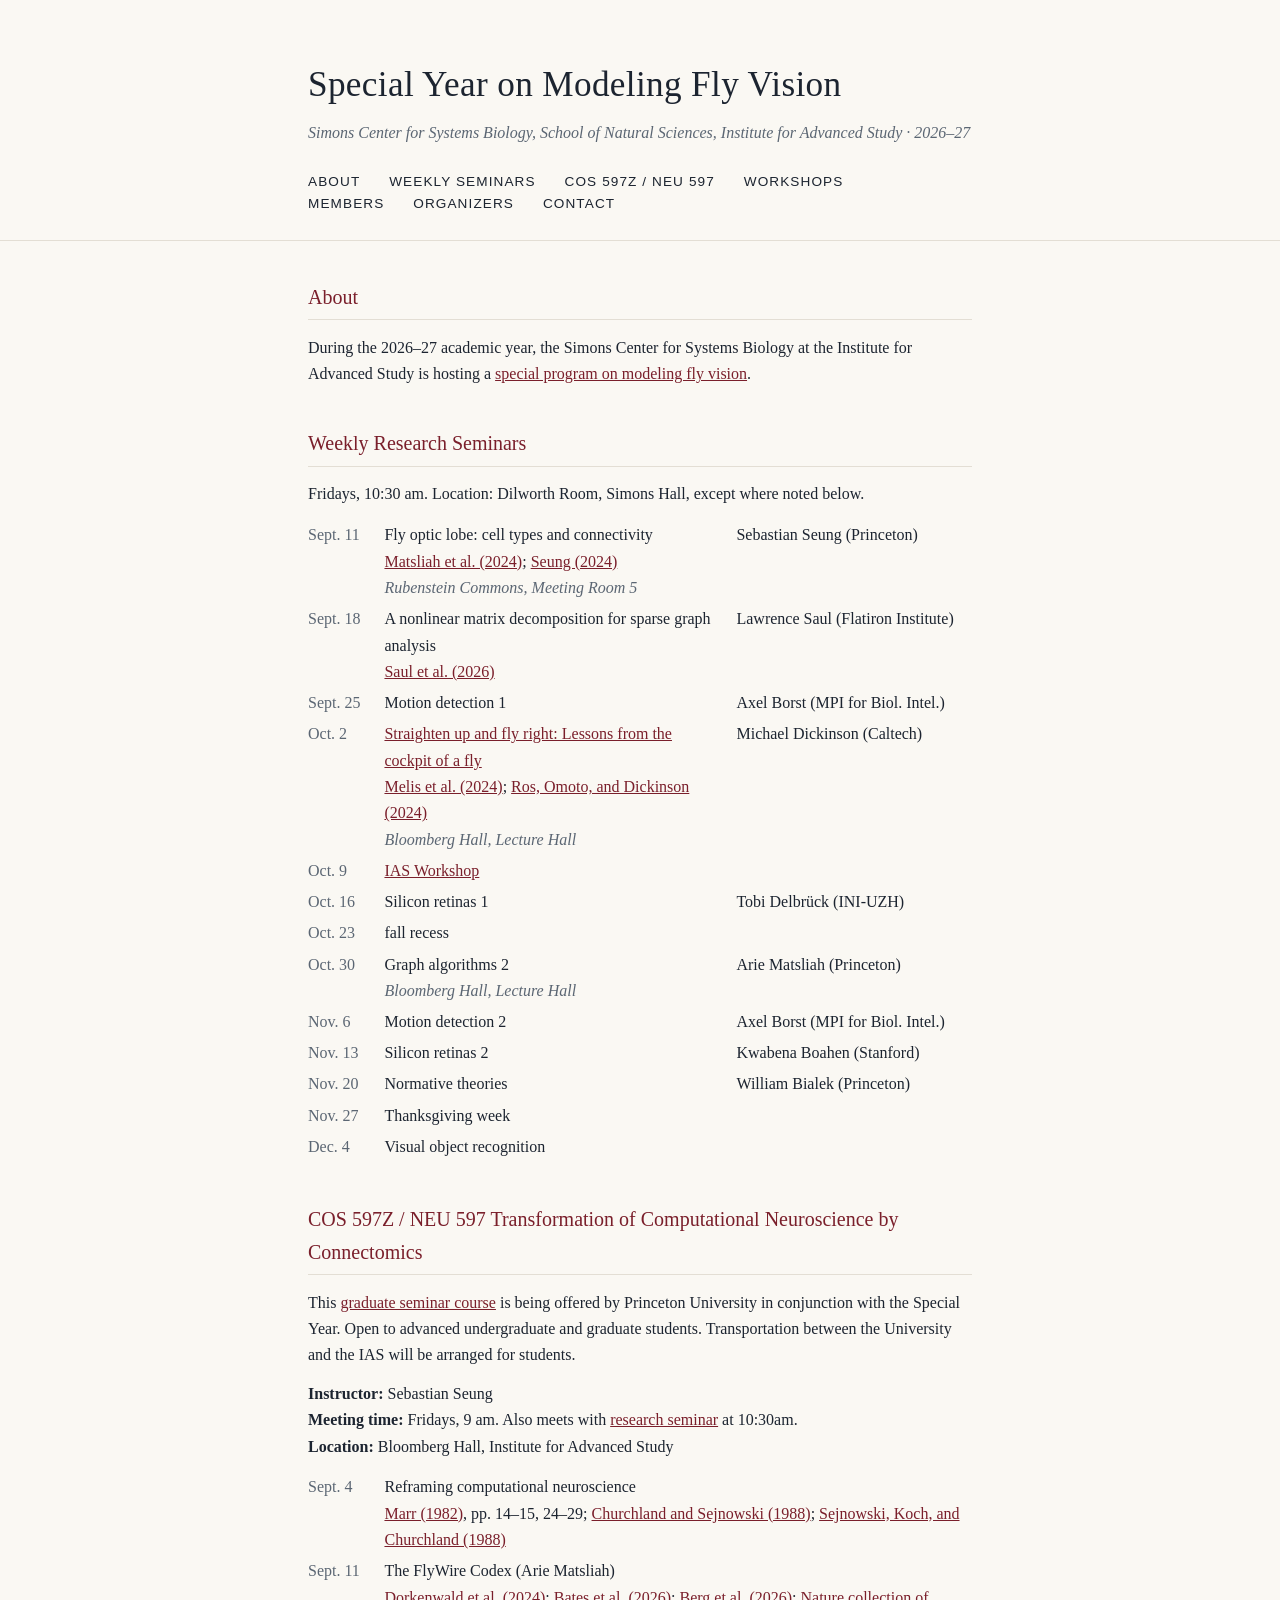
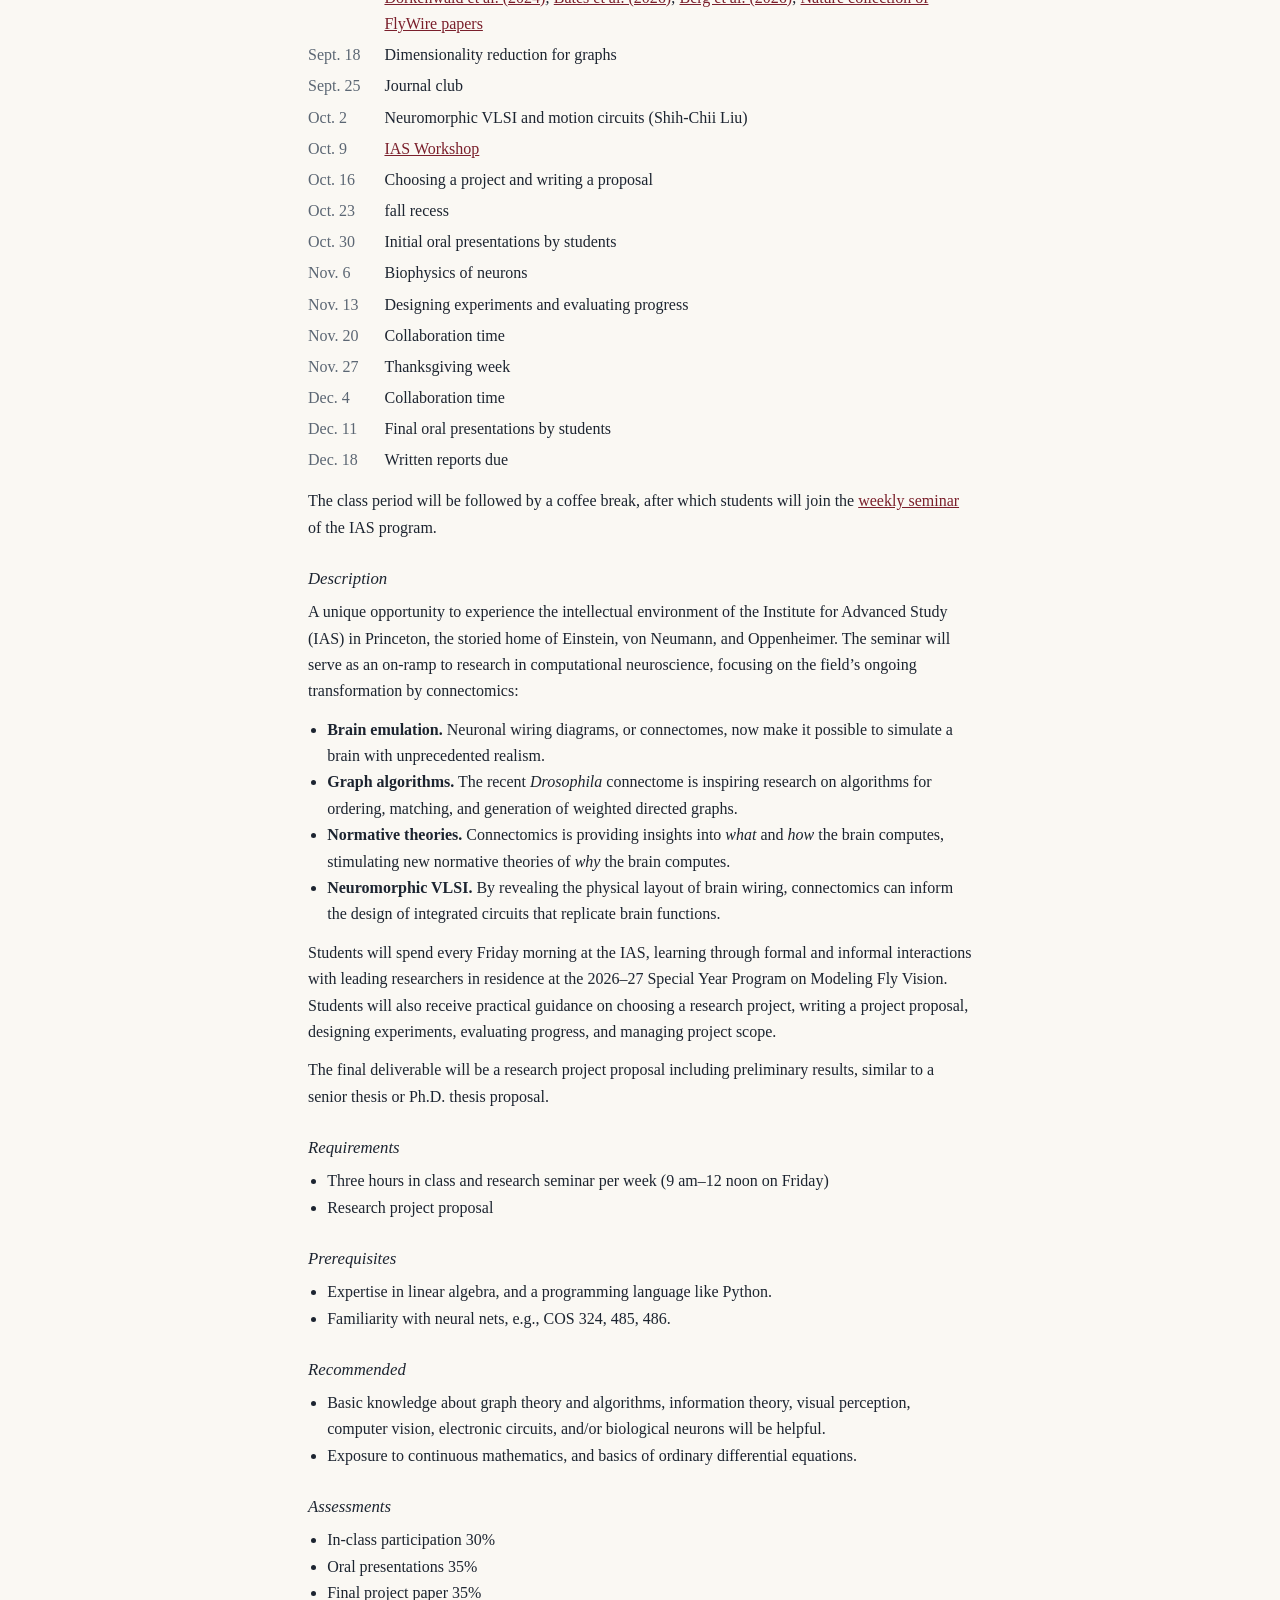
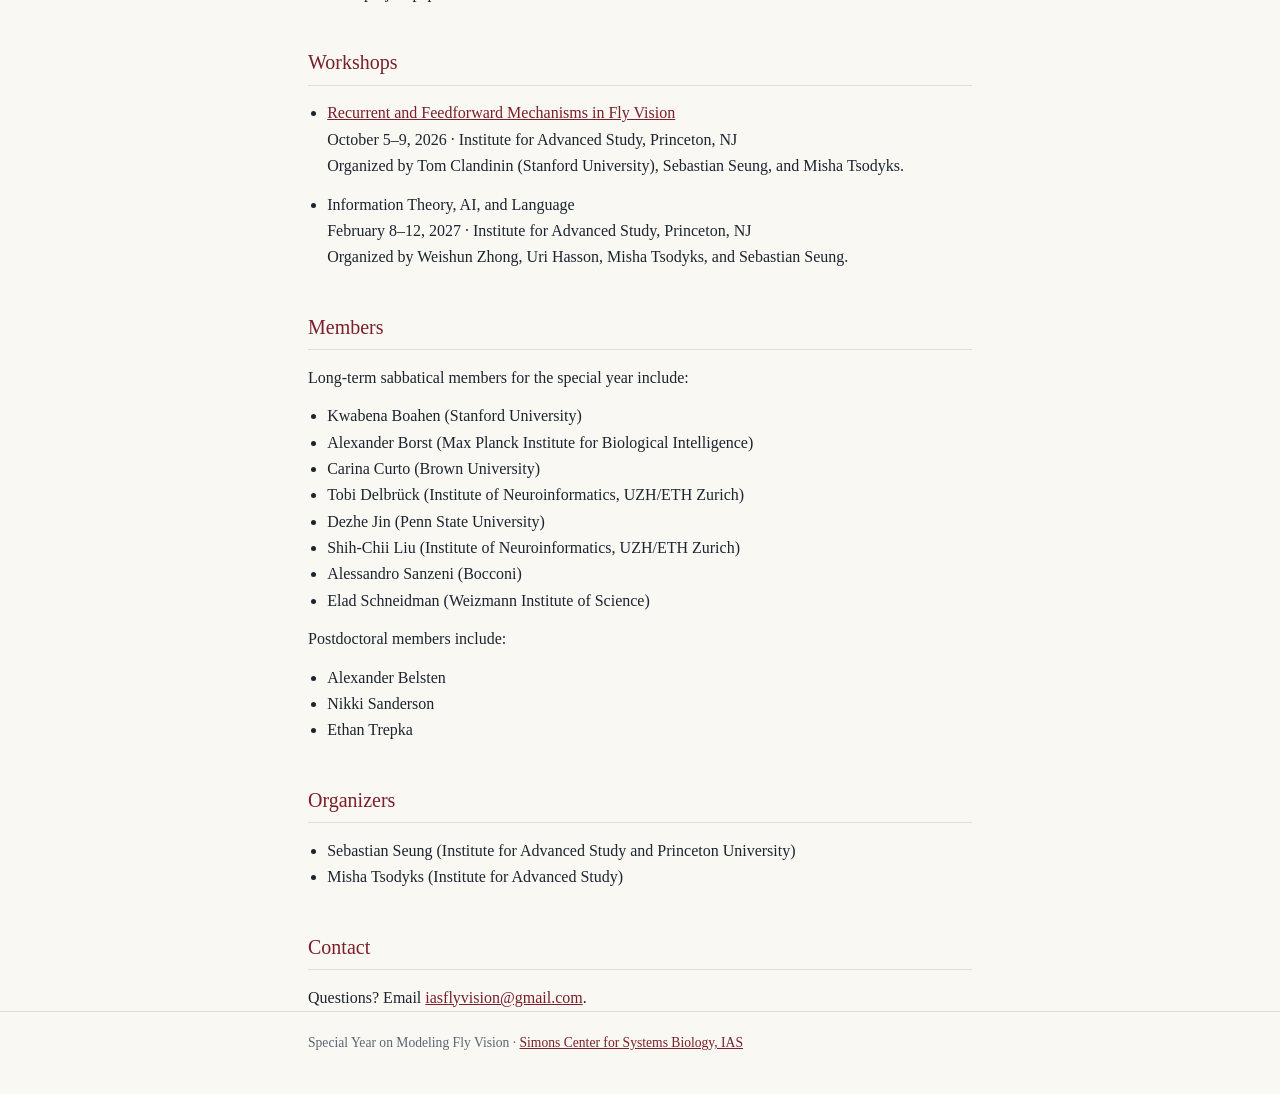
==== index.html @ 64c09a44 "Add per-date seminar rooms, retitle Sept. 11 seminar, widen topic column Claude-Session: https://cla" ====
<!DOCTYPE html>
<html lang="en">
<head>
  <meta charset="utf-8">
  <meta name="viewport" content="width=device-width, initial-scale=1">
  <title>Special Year on Modeling Fly Vision</title>
  <meta name="description" content="Special Year on Modeling Fly Vision at the Simons Center for Systems Biology, Institute for Advanced Study, 2026–27.">
  <meta name="robots" content="noindex, nofollow">
  <link rel="stylesheet" href="style.css">
  <script data-goatcounter="https://iasflyvision.goatcounter.com/count"
        async src="//gc.zgo.at/count.js"></script>
</head>
<body>
  <header>
    <div class="container">
      <h1>Special Year on Modeling Fly Vision</h1>
      <p class="tagline">Simons Center for Systems Biology, School of Natural Sciences,
        Institute for Advanced Study &middot; 2026&ndash;27</p>
      <nav>
        <a href="#about">About</a>
        <a href="#seminars">Weekly Seminars</a>
        <a href="#course">COS 597Z / NEU 597</a>
        <a href="#workshops">Workshops</a>
        <a href="#members">Members</a>
        <a href="#organizers">Organizers</a>
        <a href="#contact">Contact</a>
      </nav>
    </div>
  </header>

  <main class="container">
    <section id="about">
      <h2>About</h2>
      <p>
        During the 2026&ndash;27 academic year, the Simons Center for Systems
        Biology at the Institute for Advanced Study is hosting a
        <a href="https://www.ias.edu/sns/csb#special-year">special program
        on modeling fly vision</a>.
      </p>
    </section>

    <section id="seminars">
      <h2>Weekly Research Seminars</h2>
      <p>
        Fridays, 10:30 am. Location: Dilworth Room, Simons Hall, except where
        noted below.
      </p>
      <table class="schedule">
        <tr><td>Sept. 11</td><td>Fly optic lobe: cell types and connectivity<br>
          <a href="https://doi.org/10.1038/s41586-024-07981-1">Matsliah et
          al. (2024)</a>;
          <a href="https://doi.org/10.1038/s41586-024-07953-5">Seung
          (2024)</a><br>
          <span class="venue">Rubenstein Commons, Meeting Room 5</span></td>
          <td>Sebastian Seung (Princeton)</td></tr>
        <tr><td>Sept. 18</td><td>A nonlinear matrix decomposition for sparse
          graph analysis<br>
          <a href="https://arxiv.org/pdf/2608.21607">Saul et al. (2026)</a></td>
          <td>Lawrence Saul (Flatiron Institute)</td></tr>
        <tr><td>Sept. 25</td><td>Motion detection 1</td>
          <td>Axel Borst (MPI for Biol. Intel.)</td></tr>
        <tr><td>Oct. 2</td><td><a href="abstracts/dickinson.html">Straighten
          up and fly right: Lessons from the cockpit of a fly</a><br>
          <a href="assets/Melis,%20et%20al.,%20Nature%202024.pdf">Melis et
          al. (2024)</a>;
          <a href="assets/Ros,Omoto,%20and%20Dickinson.%202024.pdf">Ros,
          Omoto, and Dickinson (2024)</a><br>
          <span class="venue">Bloomberg Hall, Lecture Hall</span></td>
          <td>Michael Dickinson (Caltech)</td></tr>
        <tr><td>Oct. 9</td><td><a href="#workshops">IAS Workshop</a></td><td></td></tr>
        <tr><td>Oct. 16</td><td>Silicon retinas 1</td>
          <td>Tobi Delbr&uuml;ck (INI-UZH)</td></tr>
        <tr><td>Oct. 23</td><td>fall recess</td><td></td></tr>
        <tr><td>Oct. 30</td><td>Graph algorithms 2<br>
          <span class="venue">Bloomberg Hall, Lecture Hall</span></td>
          <td>Arie Matsliah (Princeton)</td></tr>
        <tr><td>Nov. 6</td><td>Motion detection 2</td>
          <td>Axel Borst (MPI for Biol. Intel.)</td></tr>
        <tr><td>Nov. 13</td><td>Silicon retinas 2</td>
          <td>Kwabena Boahen (Stanford)</td></tr>
        <tr><td>Nov. 20</td><td>Normative theories</td>
          <td>William Bialek (Princeton)</td></tr>
        <tr><td>Nov. 27</td><td>Thanksgiving week</td><td></td></tr>
        <tr><td>Dec. 4</td><td>Visual object recognition</td><td></td></tr>
      </table>
    </section>

    <section id="course">
      <h2>COS 597Z / NEU 597 Transformation of Computational Neuroscience by Connectomics</h2>
      <p>
        This <a href="https://registrar.princeton.edu/course-offerings/course-details?term=1272&amp;courseid=018417">graduate seminar course</a>
        is being offered by Princeton University in conjunction with the
        Special Year. Open to advanced undergraduate and graduate students.
        Transportation between the University and the IAS will be arranged
        for students.
      </p>

      <ul class="course-facts">
        <li><strong>Instructor:</strong> Sebastian Seung</li>
        <li><strong>Meeting time:</strong> Fridays, 9 am. Also meets with
          <a href="#seminars">research seminar</a> at 10:30am.</li>
        <li><strong>Location:</strong> Bloomberg Hall, Institute for Advanced Study
        </li>
      </ul>

      <table class="schedule">
        <tr><td>Sept. 4</td><td>Reframing computational neuroscience<br>
          <a href="assets/Marr%20Vision%20Chapter%201.pdf">Marr (1982)</a>,
          pp. 14&ndash;15, 24&ndash;29;
          <a href="assets/Churchland%20Sejnowski%20perspectives%20cognitive%20neuroscience%2088.pdf">Churchland
          and Sejnowski (1988)</a>;
          <a href="assets/Sejnowski%20Koch%20Churchland%20computational%20neuroscience%2088.pdf">Sejnowski,
          Koch, and Churchland (1988)</a></td></tr>
        <tr><td>Sept. 11</td><td>The FlyWire Codex (Arie Matsliah)<br>
          <a href="https://doi.org/10.1038/s41586-024-07558-y">Dorkenwald et
          al. (2024)</a>;
          <a href="https://doi.org/10.1038/s41586-026-10735-w">Bates et
          al. (2026)</a>;
          <a href="https://doi.org/10.1016/j.cell.2026.08.015">Berg et
          al. (2026)</a>;
          <a href="https://www.nature.com/collections/hgcfafejia">Nature
          collection of FlyWire papers</a></td></tr>
        <tr><td>Sept. 18</td><td>Dimensionality reduction for graphs</td></tr>
        <tr><td>Sept. 25</td><td>Journal club</td></tr>
        <tr><td>Oct. 2</td><td>Neuromorphic VLSI and motion circuits (Shih-Chii Liu)</td></tr>
        <tr><td>Oct. 9</td><td><a href="#workshops">IAS Workshop</a></td></tr>
        <tr><td>Oct. 16</td><td>Choosing a project and writing a proposal</td></tr>
        <tr><td>Oct. 23</td><td>fall recess</td></tr>
        <tr><td>Oct. 30</td><td>Initial oral presentations by students</td></tr>
        <tr><td>Nov. 6</td><td>Biophysics of neurons</td></tr>
        <tr><td>Nov. 13</td><td>Designing experiments and evaluating progress</td></tr>
        <tr><td>Nov. 20</td><td>Collaboration time</td></tr>
        <tr><td>Nov. 27</td><td>Thanksgiving week</td></tr>
        <tr><td>Dec. 4</td><td>Collaboration time</td></tr>
        <tr><td>Dec. 11</td><td>Final oral presentations by students</td></tr>
        <tr><td>Dec. 18</td><td>Written reports due</td></tr>
      </table>

      <p>
        The class period will be followed by a coffee break, after which
        students will join the
        <a href="#seminars">weekly seminar</a> of the IAS program.
      </p>

      <h3>Description</h3>
      <p>
        A unique opportunity to experience the intellectual environment of the
        Institute for Advanced Study (IAS) in Princeton, the storied home of
        Einstein, von Neumann, and Oppenheimer. The seminar will serve as an
        on-ramp to research in computational neuroscience, focusing on the
        field&rsquo;s ongoing transformation by connectomics:
      </p>
      <ul>
        <li><strong>Brain emulation.</strong> Neuronal wiring diagrams, or
          connectomes, now make it possible to simulate a brain with
          unprecedented realism.</li>
        <li><strong>Graph algorithms.</strong> The recent <em>Drosophila</em>
          connectome is inspiring research on algorithms for ordering, matching,
          and generation of weighted directed graphs.</li>
        <li><strong>Normative theories.</strong> Connectomics is providing
          insights into <em>what</em> and <em>how</em> the brain computes,
          stimulating new normative theories of <em>why</em> the brain
          computes.</li>
        <li><strong>Neuromorphic VLSI.</strong> By revealing the physical layout
          of brain wiring, connectomics can inform the design of integrated
          circuits that replicate brain functions.</li>
      </ul>
      <p>
        Students will spend every Friday morning at the IAS, learning through
        formal and informal interactions with leading researchers in residence
        at the 2026&ndash;27 Special Year Program on Modeling Fly Vision. 
        Students will also receive practical guidance on choosing a
        research project, writing a project proposal, designing experiments,
        evaluating progress, and managing project scope.
      </p>
      <p>
        The final deliverable will be a research project proposal including
        preliminary results, similar to a senior thesis or Ph.D. thesis
        proposal.
      </p>

      <h3>Requirements</h3>
      <ul>
        <li>Three hours in class and research seminar per week
          (9 am&ndash;12 noon on Friday)</li>
        <li>Research project proposal</li>
      </ul>

      <h3>Prerequisites</h3>
      <ul>
        <li>Expertise in linear algebra, and a programming language like Python.</li>
        <li>Familiarity with neural nets, e.g., COS 324, 485, 486.</li>
      </ul>

      <h3>Recommended</h3>
      <ul>
        <li>Basic knowledge about graph theory and algorithms, information
          theory, visual perception, computer vision, electronic circuits,
          and/or biological neurons will be helpful.</li>
        <li>Exposure to continuous mathematics, and basics of ordinary
          differential equations.</li>
      </ul>

      <h3>Assessments</h3>
      <ul>
        <li>In-class participation 30%</li>
        <li>Oral presentations 35%</li>
        <li>Final project paper 35%</li>
      </ul>
    </section>

    <section id="workshops">
      <h2>Workshops</h2>
      <ul>
        <li>
          <a href="https://www.ias.edu/sns/workshop-recurrent-and-feedforward-mechanisms-fly-vision">
            Recurrent and Feedforward Mechanisms in Fly Vision</a><br>
          October 5&ndash;9, 2026 &middot; Institute for Advanced Study, Princeton, NJ<br>
          Organized by Tom Clandinin (Stanford University), Sebastian Seung, and
          Misha Tsodyks.
        </li>
        <li>
          Information Theory, AI, and Language<br>
          February 8&ndash;12, 2027 &middot; Institute for Advanced Study, Princeton, NJ<br>
          Organized by Weishun Zhong, Uri Hasson, Misha Tsodyks, and Sebastian
          Seung.
        </li>
      </ul>
    </section>

    <section id="members">
      <h2>Members</h2>
      <p>Long-term sabbatical members for the special year include:</p>
      <ul>
        <li>Kwabena Boahen (Stanford University)</li>
        <li>Alexander Borst (Max Planck Institute for Biological Intelligence)</li>
        <li>Carina Curto (Brown University)</li>
        <li>Tobi Delbr&uuml;ck (Institute of Neuroinformatics, UZH/ETH Zurich)</li>
        <li>Dezhe Jin (Penn State University)</li>
        <li>Shih-Chii Liu (Institute of Neuroinformatics, UZH/ETH Zurich)</li>
        <li>Alessandro Sanzeni (Bocconi)</li>
        <li>Elad Schneidman (Weizmann Institute of Science)</li>
      </ul>
      <p>Postdoctoral members include:</p>
      <ul>
        <li>Alexander Belsten</li>
        <li>Nikki Sanderson</li>
        <li>Ethan Trepka</li>
      </ul>
    </section>

    <section id="organizers">
      <h2>Organizers</h2>
      <ul>
        <li>Sebastian Seung (Institute for Advanced Study and Princeton University)</li>
        <li>Misha Tsodyks (Institute for Advanced Study)</li>
      </ul>
    </section>

    <section id="contact">
      <h2>Contact</h2>
      <p>
        Questions? Email <a href="mailto:iasflyvision@gmail.com">iasflyvision@gmail.com</a>.
      </p>
    </section>
  </main>

  <footer>
    <div class="container">
      <p>Special Year on Modeling Fly Vision &middot;
        <a href="https://www.ias.edu/sns/csb#special-year">Simons Center for Systems Biology, IAS</a></p>
    </div>
  </footer>
</body>
</html>
---- style.css ----
:root {
  --ink: #1c2430;
  --muted: #5b6673;
  --accent: #7a1f2b;
  --rule: #e3ded4;
  --paper: #faf8f3;
}

* { box-sizing: border-box; margin: 0; padding: 0; }

body {
  font-family: Georgia, "Times New Roman", serif;
  color: var(--ink);
  background: var(--paper);
  line-height: 1.65;
}

.container {
  max-width: 44rem;
  margin: 0 auto;
  padding: 0 1.25rem;
}

header {
  border-bottom: 1px solid var(--rule);
  padding: 3.5rem 0 1.5rem;
}

h1 {
  font-size: 2.2rem;
  font-weight: normal;
  letter-spacing: 0.01em;
}

.tagline {
  color: var(--muted);
  margin-top: 0.4rem;
  font-style: italic;
}

nav {
  margin-top: 1.5rem;
  font-family: Helvetica, Arial, sans-serif;
  font-size: 0.85rem;
  text-transform: uppercase;
  letter-spacing: 0.08em;
}

nav a {
  color: var(--ink);
  text-decoration: none;
  margin-right: 1.5rem;
}

nav a:hover { color: var(--accent); }

main { padding: 1rem 1.25rem 3rem; }

section { margin-top: 2.5rem; }

h2 {
  font-size: 1.25rem;
  font-weight: normal;
  color: var(--accent);
  border-bottom: 1px solid var(--rule);
  padding-bottom: 0.35rem;
  margin-bottom: 0.9rem;
}

h3 {
  font-size: 1.05rem;
  font-weight: normal;
  font-style: italic;
  margin-top: 1.5rem;
  margin-bottom: 0.4rem;
}

a { color: var(--accent); }

ul { padding-left: 1.2rem; }

section p + p,
section p + ul,
section ul + p,
section p + table,
section ul + table,
section table + p { margin-top: 0.75rem; }

.course-title {
  font-style: italic;
  margin-bottom: 0.75rem;
}

.course-facts { list-style: none; padding-left: 0; }

.schedule { border-collapse: collapse; }

.schedule td {
  padding: 0.15rem 0;
  vertical-align: top;
}

.schedule td:not(:last-child) { padding-right: 1.5rem; }

#seminars .schedule td:nth-child(2) { width: 22rem; }

.venue {
  color: var(--muted);
  font-style: italic;
}

.schedule td:first-child {
  white-space: nowrap;
  color: var(--muted);
}

#workshops li + li { margin-top: 0.75rem; }

footer {
  border-top: 1px solid var(--rule);
  padding: 1.25rem 0 2.5rem;
  color: var(--muted);
  font-size: 0.85rem;
}
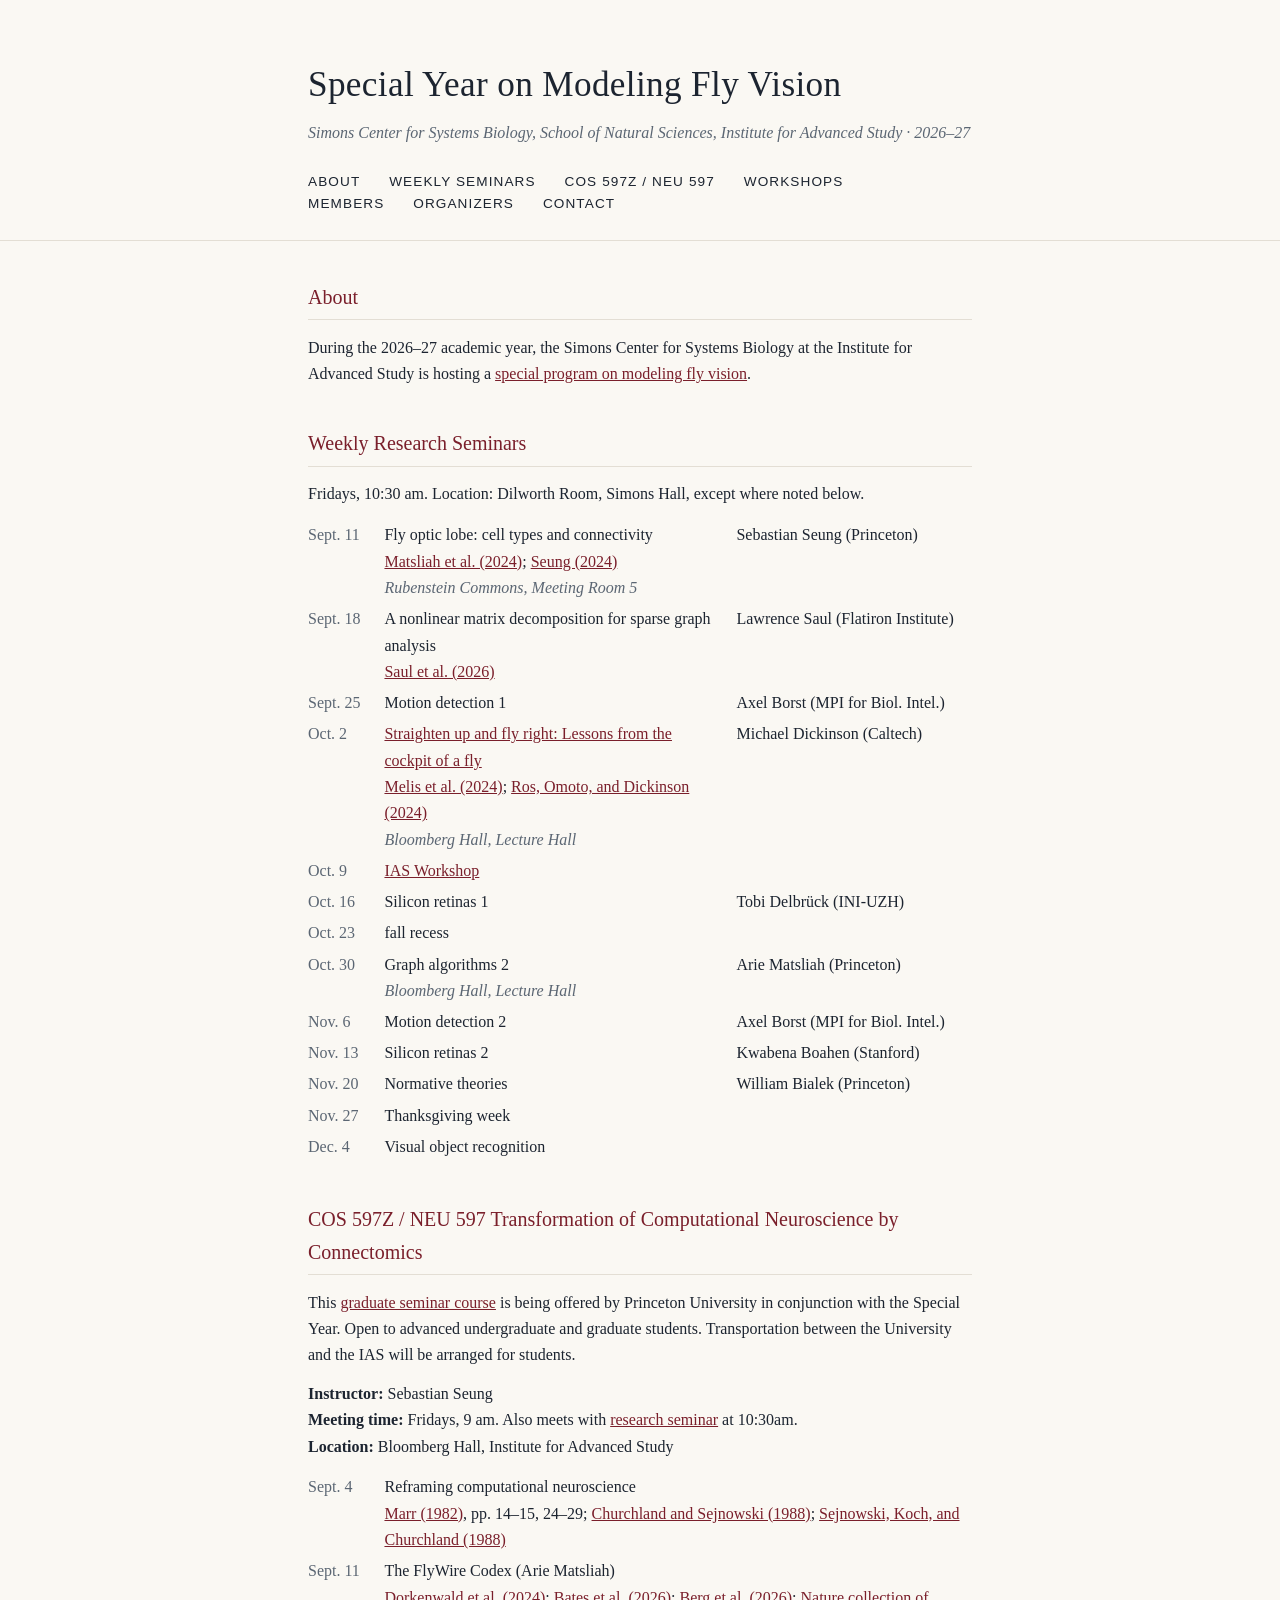
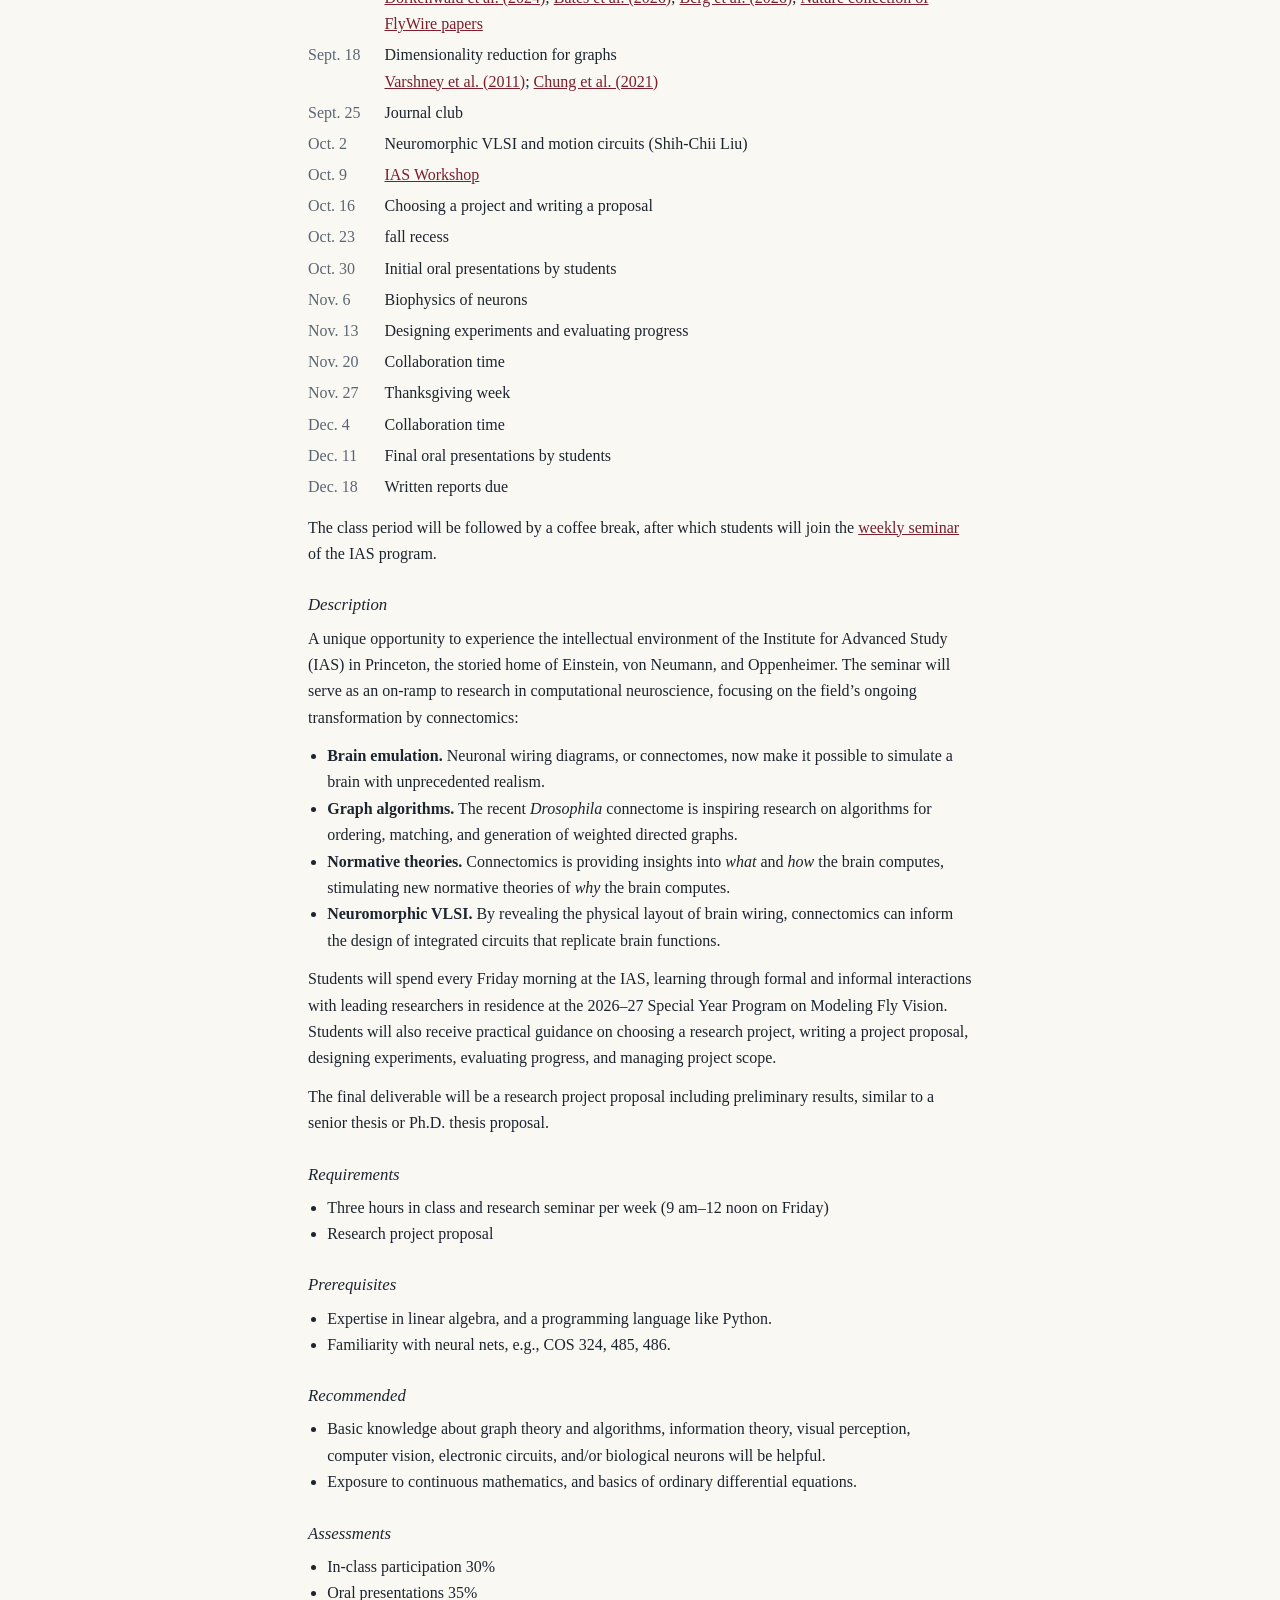
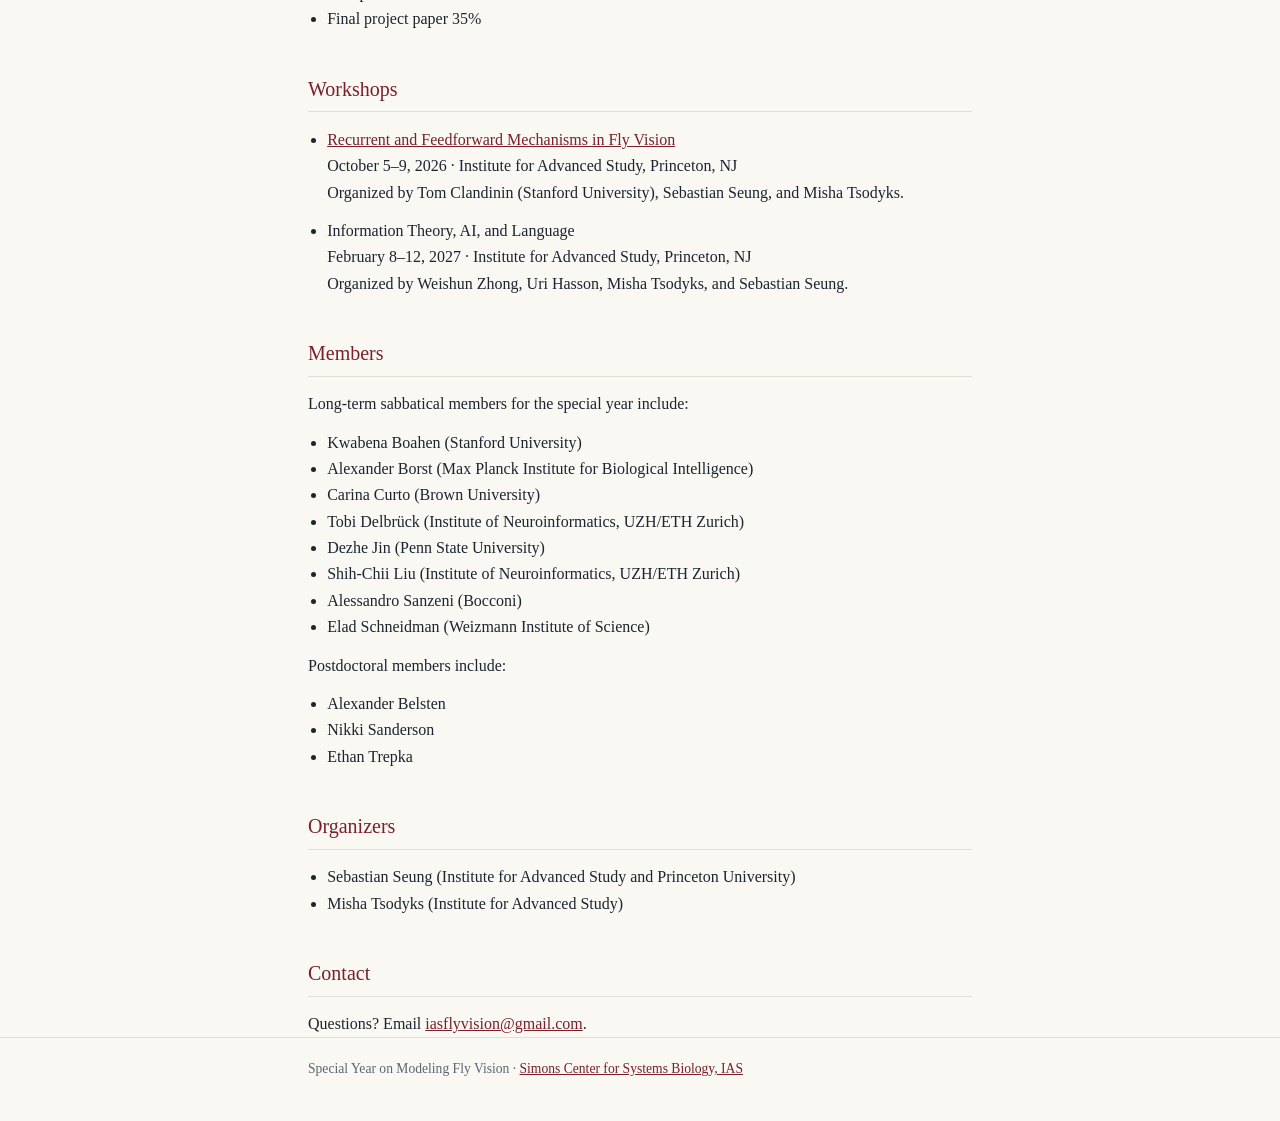
==== commit abd3bde3: "Add Sept. 18 class readings; document site conventions in README Claude-Session: https://claude.ai/c" ====
--- a/index.html
+++ b/index.html
@@ -120,7 +120,11 @@
           al. (2026)</a>;
           <a href="https://www.nature.com/collections/hgcfafejia">Nature
           collection of FlyWire papers</a></td></tr>
-        <tr><td>Sept. 18</td><td>Dimensionality reduction for graphs</td></tr>
+        <tr><td>Sept. 18</td><td>Dimensionality reduction for graphs<br>
+          <a href="https://doi.org/10.1371/journal.pcbi.1001066">Varshney et
+          al. (2011)</a>;
+          <a href="https://doi.org/10.1146/annurev-statistics-042720-023234">Chung
+          et al. (2021)</a></td></tr>
         <tr><td>Sept. 25</td><td>Journal club</td></tr>
         <tr><td>Oct. 2</td><td>Neuromorphic VLSI and motion circuits (Shih-Chii Liu)</td></tr>
         <tr><td>Oct. 9</td><td><a href="#workshops">IAS Workshop</a></td></tr>
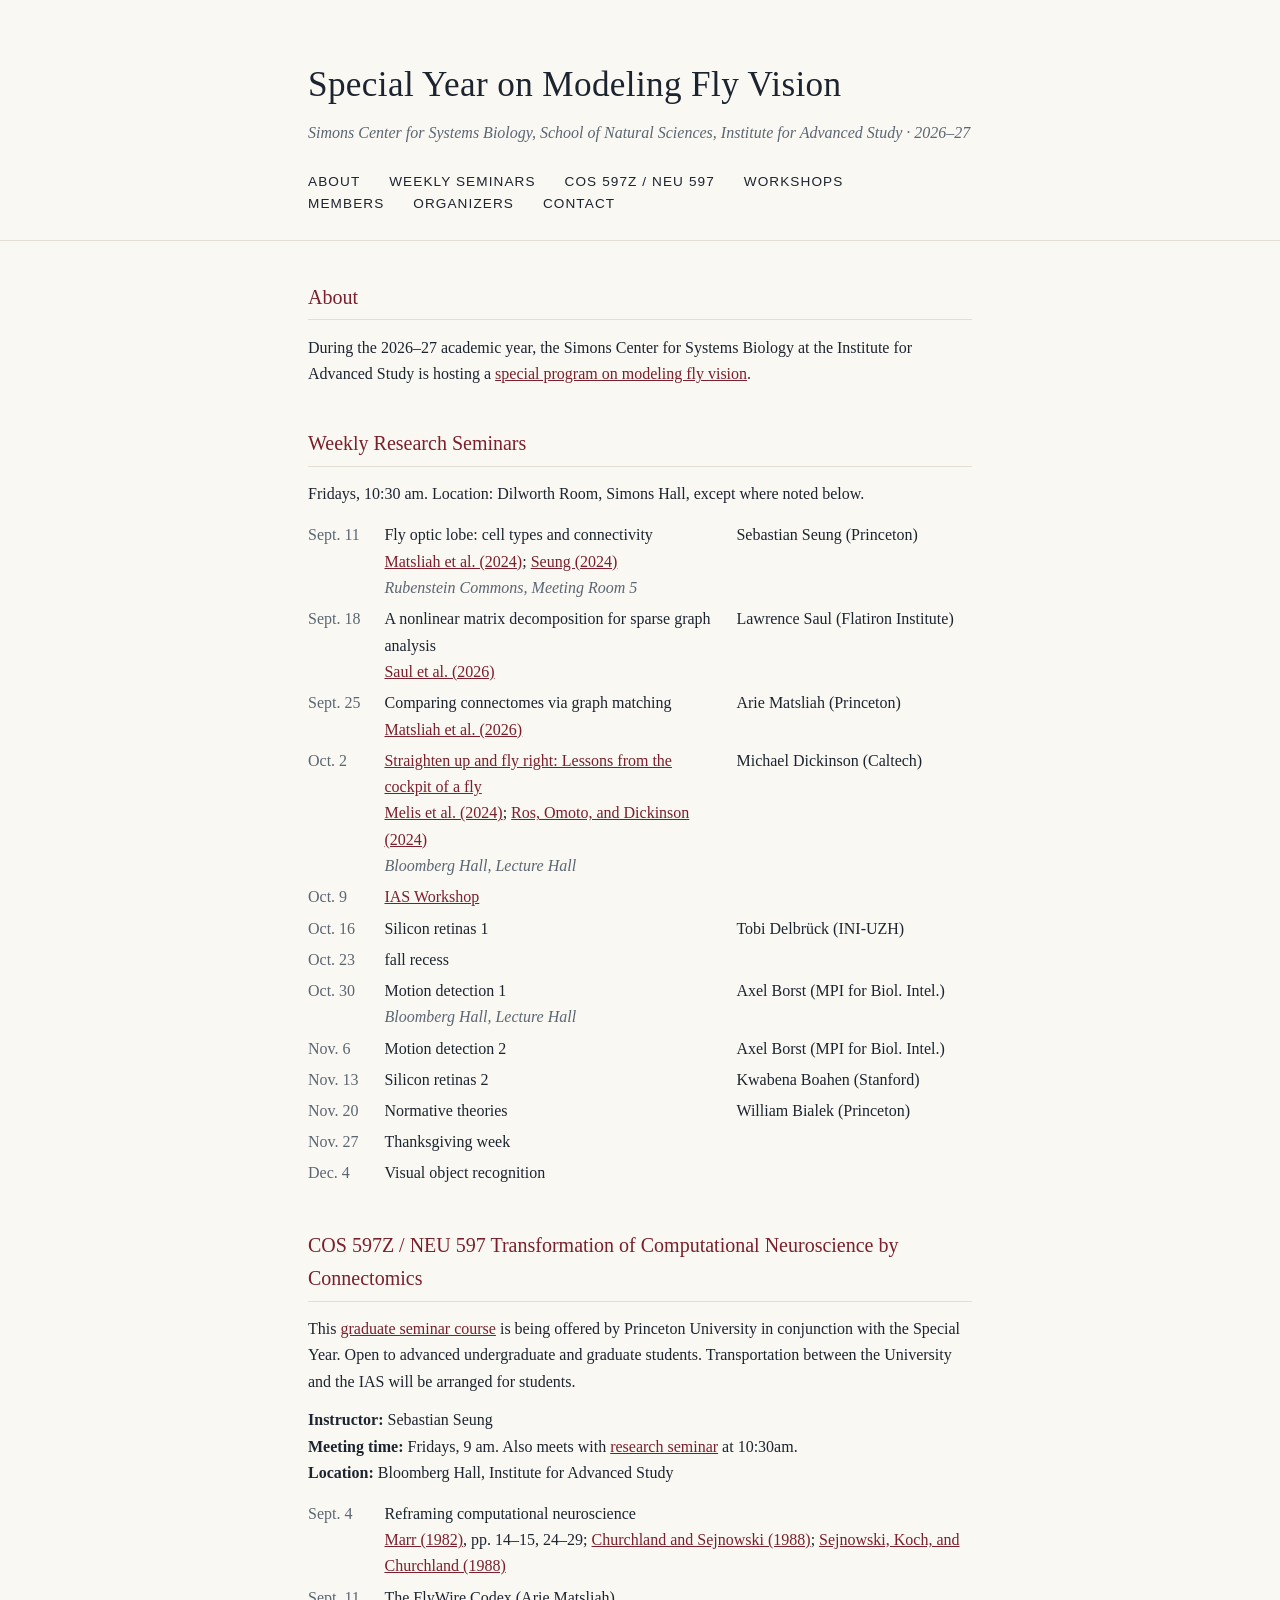
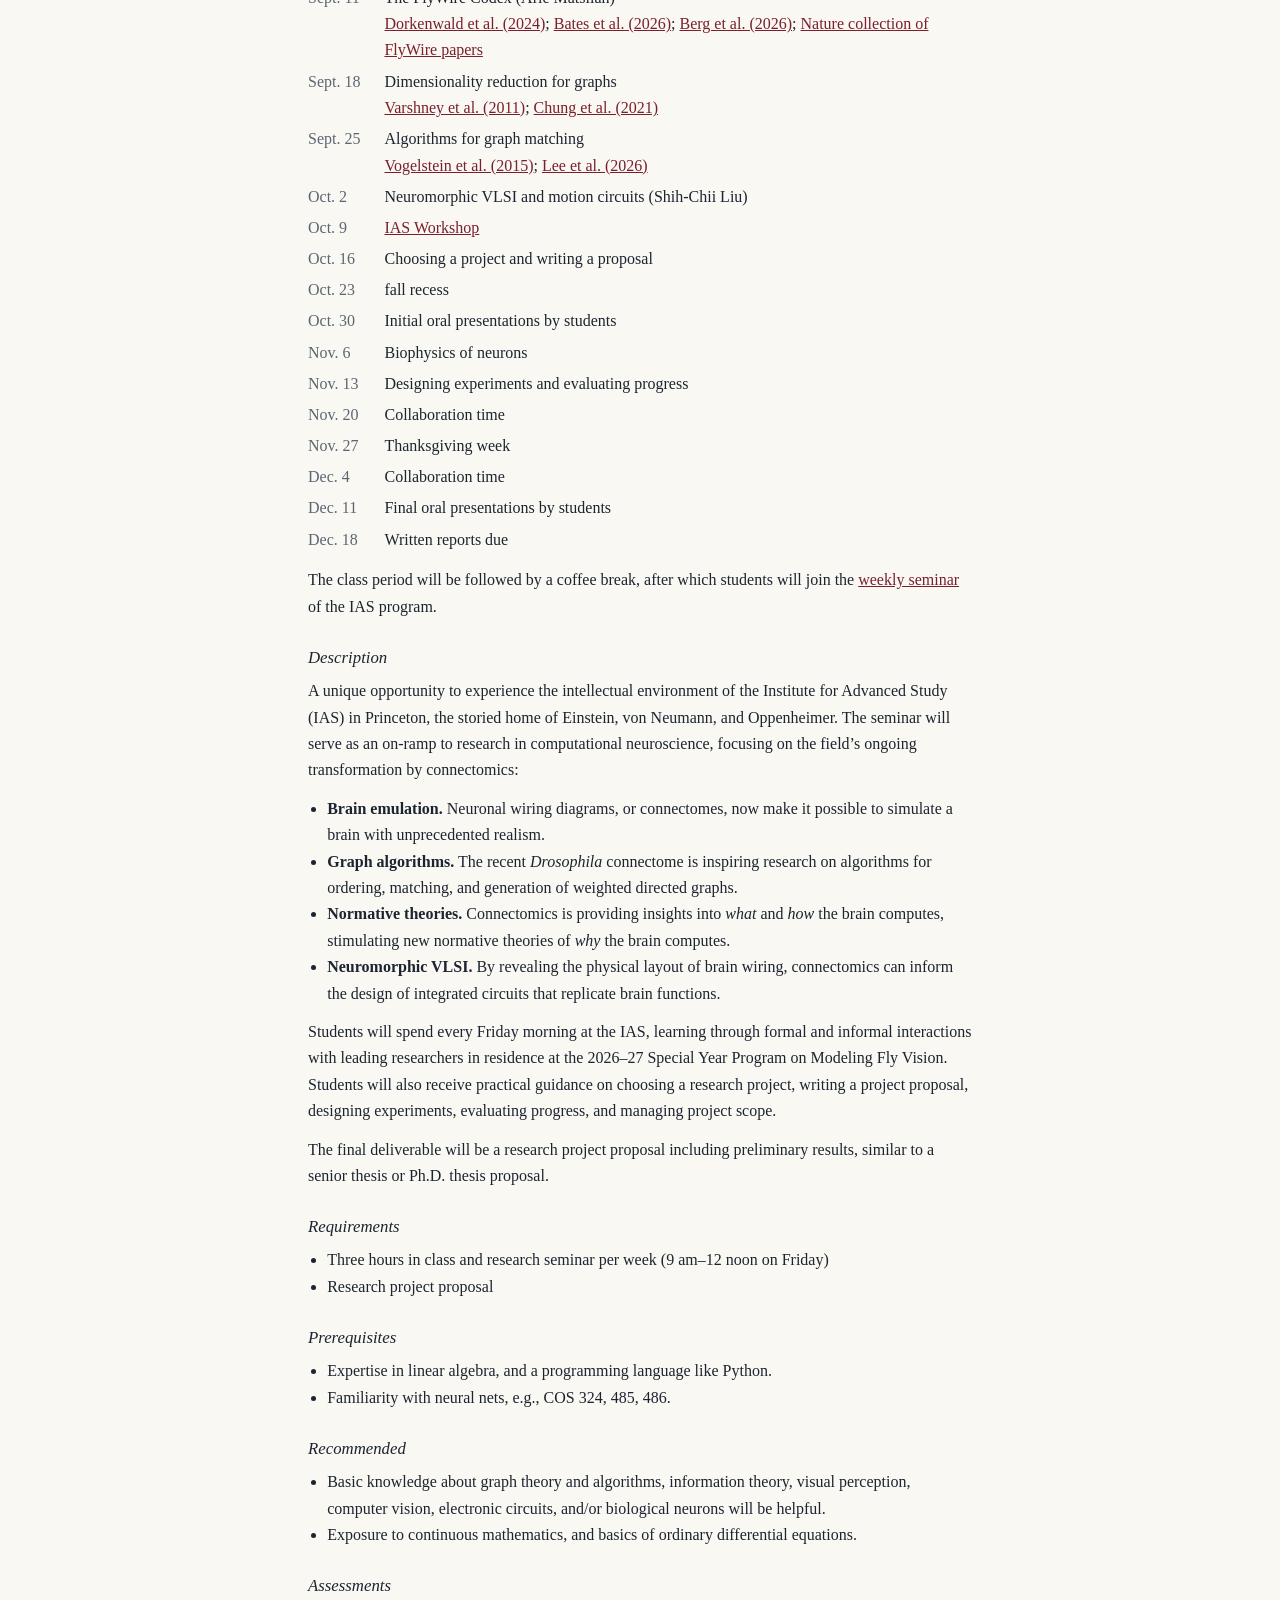
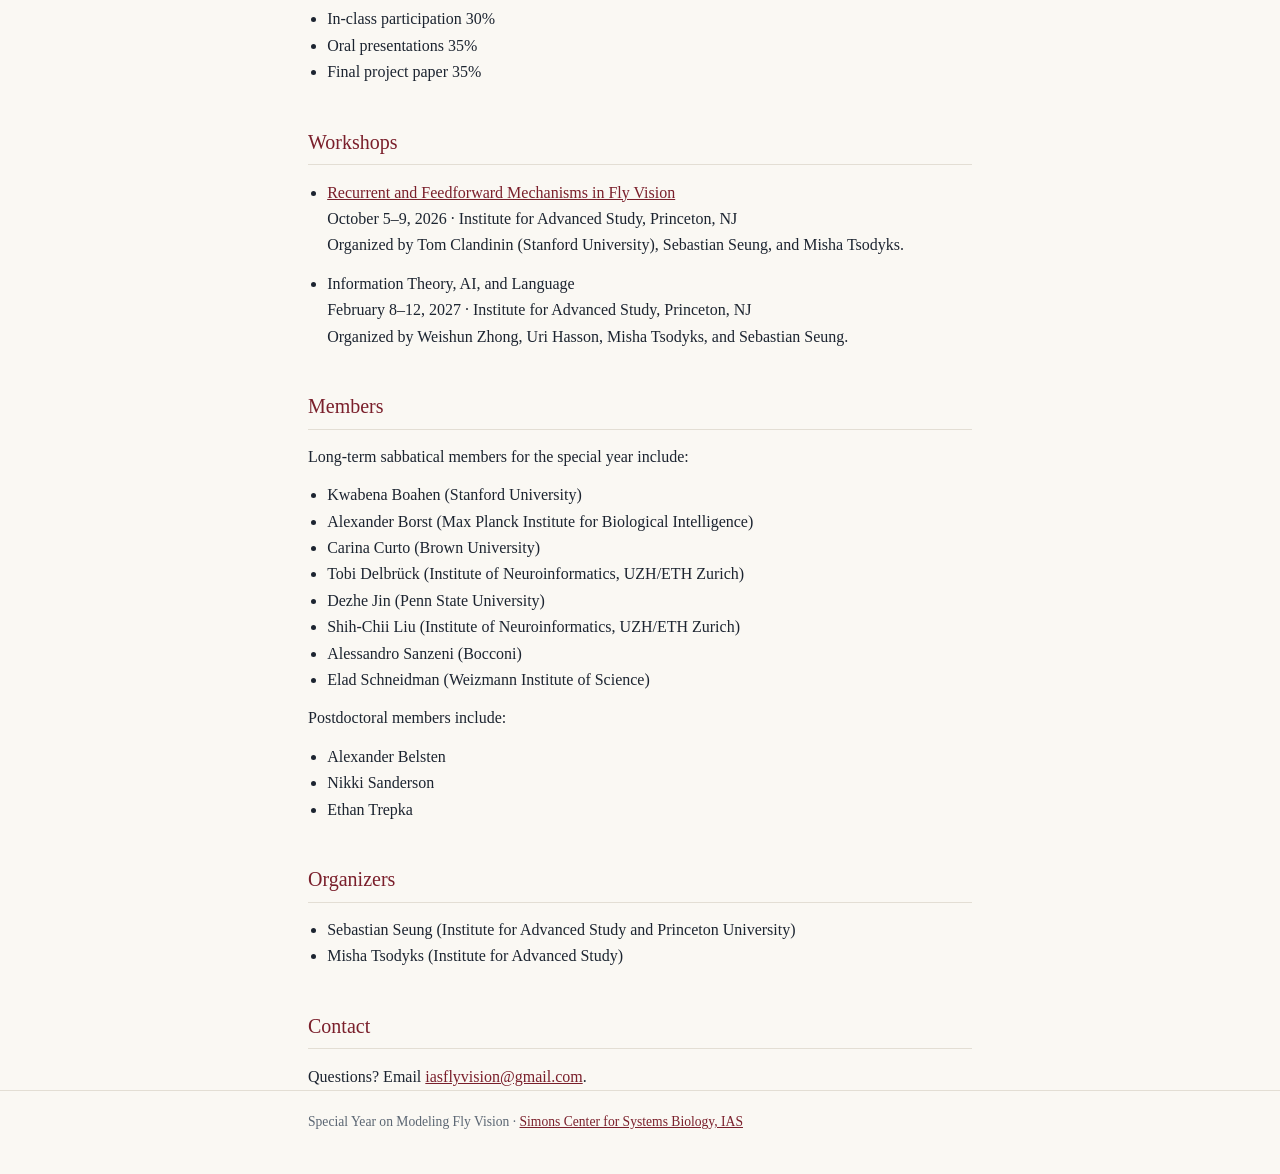
==== commit f4662cf1: "Update Sept. 25 and Oct. 30 schedule entries - Research seminar Sept. 25: Comparing connectomes via " ====
--- a/index.html
+++ b/index.html
@@ -57,8 +57,10 @@
           graph analysis<br>
           <a href="https://arxiv.org/pdf/2608.21607">Saul et al. (2026)</a></td>
           <td>Lawrence Saul (Flatiron Institute)</td></tr>
-        <tr><td>Sept. 25</td><td>Motion detection 1</td>
-          <td>Axel Borst (MPI for Biol. Intel.)</td></tr>
+        <tr><td>Sept. 25</td><td>Comparing connectomes via graph matching<br>
+          <a href="https://doi.org/10.64898/2026.06.14.732053">Matsliah et
+          al. (2026)</a></td>
+          <td>Arie Matsliah (Princeton)</td></tr>
         <tr><td>Oct. 2</td><td><a href="abstracts/dickinson.html">Straighten
           up and fly right: Lessons from the cockpit of a fly</a><br>
           <a href="assets/Melis,%20et%20al.,%20Nature%202024.pdf">Melis et
@@ -71,9 +73,9 @@
         <tr><td>Oct. 16</td><td>Silicon retinas 1</td>
           <td>Tobi Delbr&uuml;ck (INI-UZH)</td></tr>
         <tr><td>Oct. 23</td><td>fall recess</td><td></td></tr>
-        <tr><td>Oct. 30</td><td>Graph algorithms 2<br>
+        <tr><td>Oct. 30</td><td>Motion detection 1<br>
           <span class="venue">Bloomberg Hall, Lecture Hall</span></td>
-          <td>Arie Matsliah (Princeton)</td></tr>
+          <td>Axel Borst (MPI for Biol. Intel.)</td></tr>
         <tr><td>Nov. 6</td><td>Motion detection 2</td>
           <td>Axel Borst (MPI for Biol. Intel.)</td></tr>
         <tr><td>Nov. 13</td><td>Silicon retinas 2</td>
@@ -125,7 +127,11 @@
           al. (2011)</a>;
           <a href="https://doi.org/10.1146/annurev-statistics-042720-023234">Chung
           et al. (2021)</a></td></tr>
-        <tr><td>Sept. 25</td><td>Journal club</td></tr>
+        <tr><td>Sept. 25</td><td>Algorithms for graph matching<br>
+          <a href="https://doi.org/10.1371/journal.pone.0121002">Vogelstein
+          et al. (2015)</a>;
+          <a href="https://openreview.net/forum?id=8MjCOMyaDf">Lee et
+          al. (2026)</a></td></tr>
         <tr><td>Oct. 2</td><td>Neuromorphic VLSI and motion circuits (Shih-Chii Liu)</td></tr>
         <tr><td>Oct. 9</td><td><a href="#workshops">IAS Workshop</a></td></tr>
         <tr><td>Oct. 16</td><td>Choosing a project and writing a proposal</td></tr>
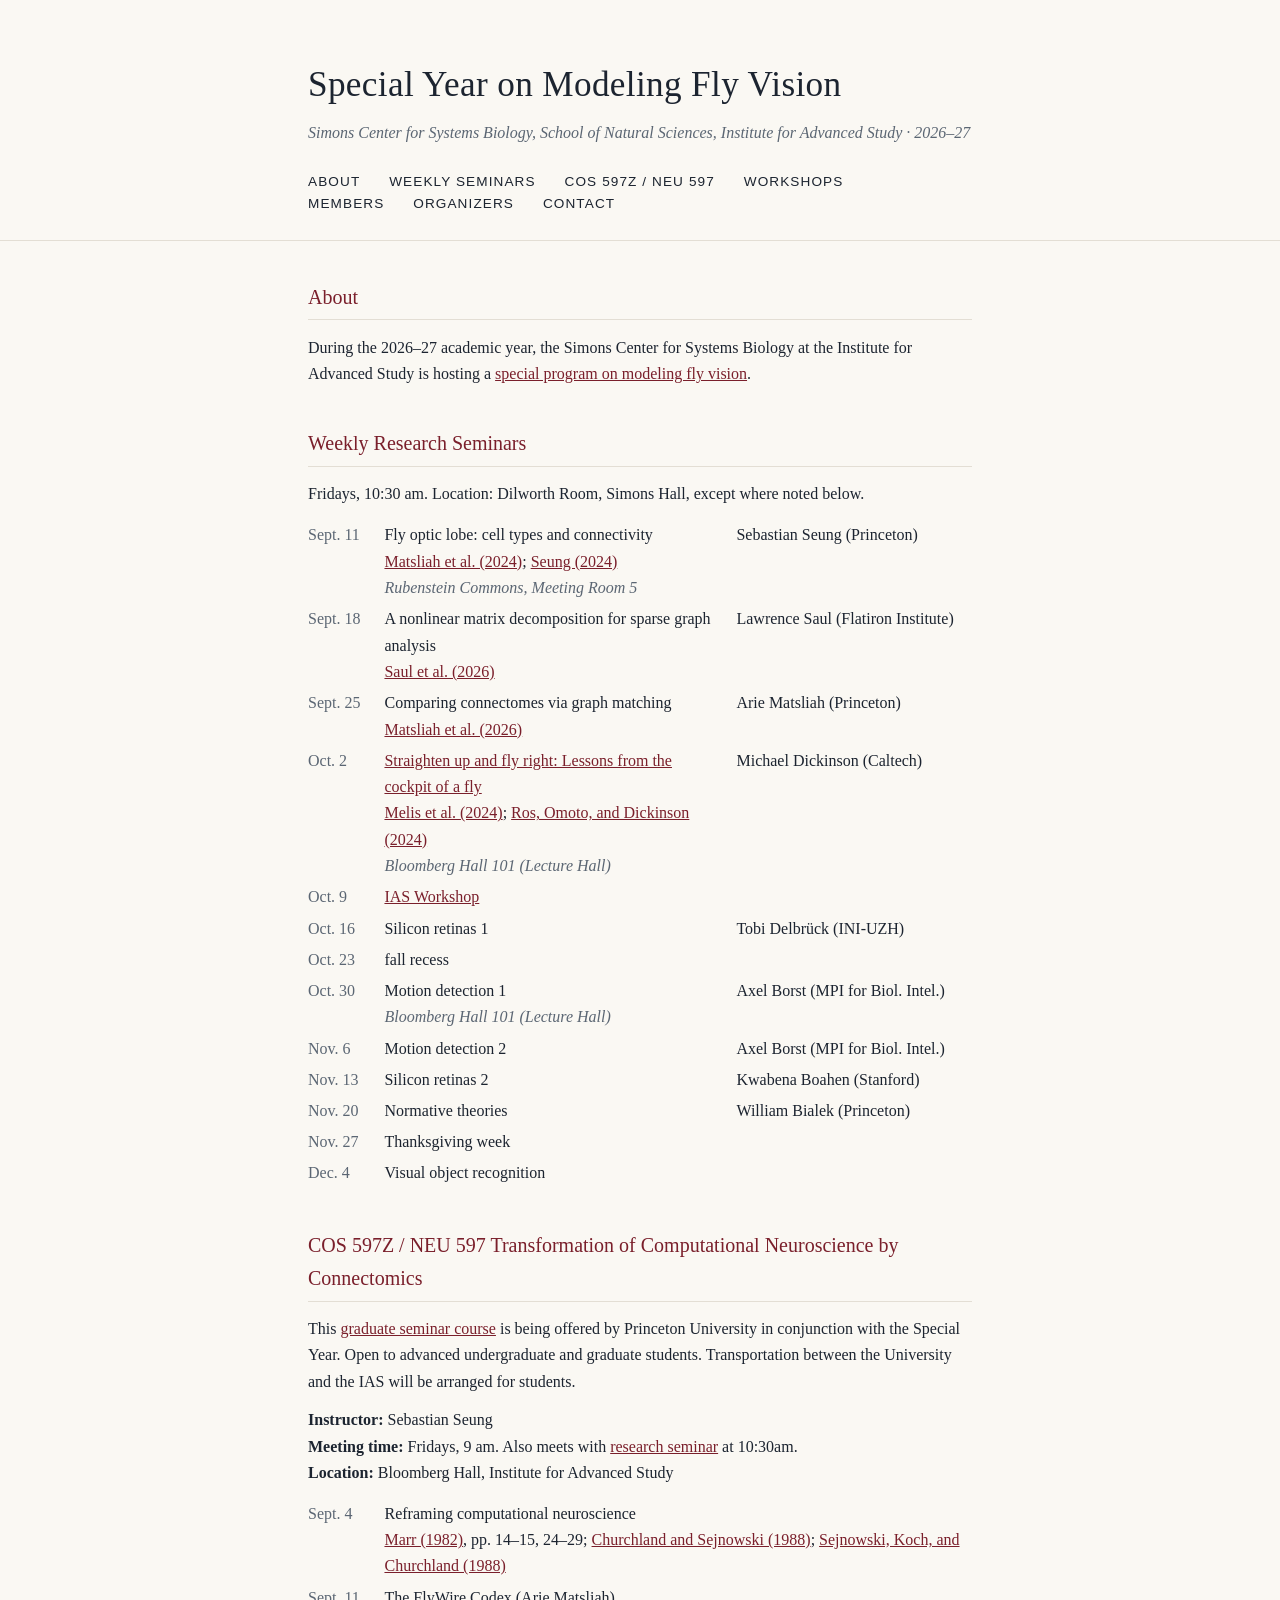
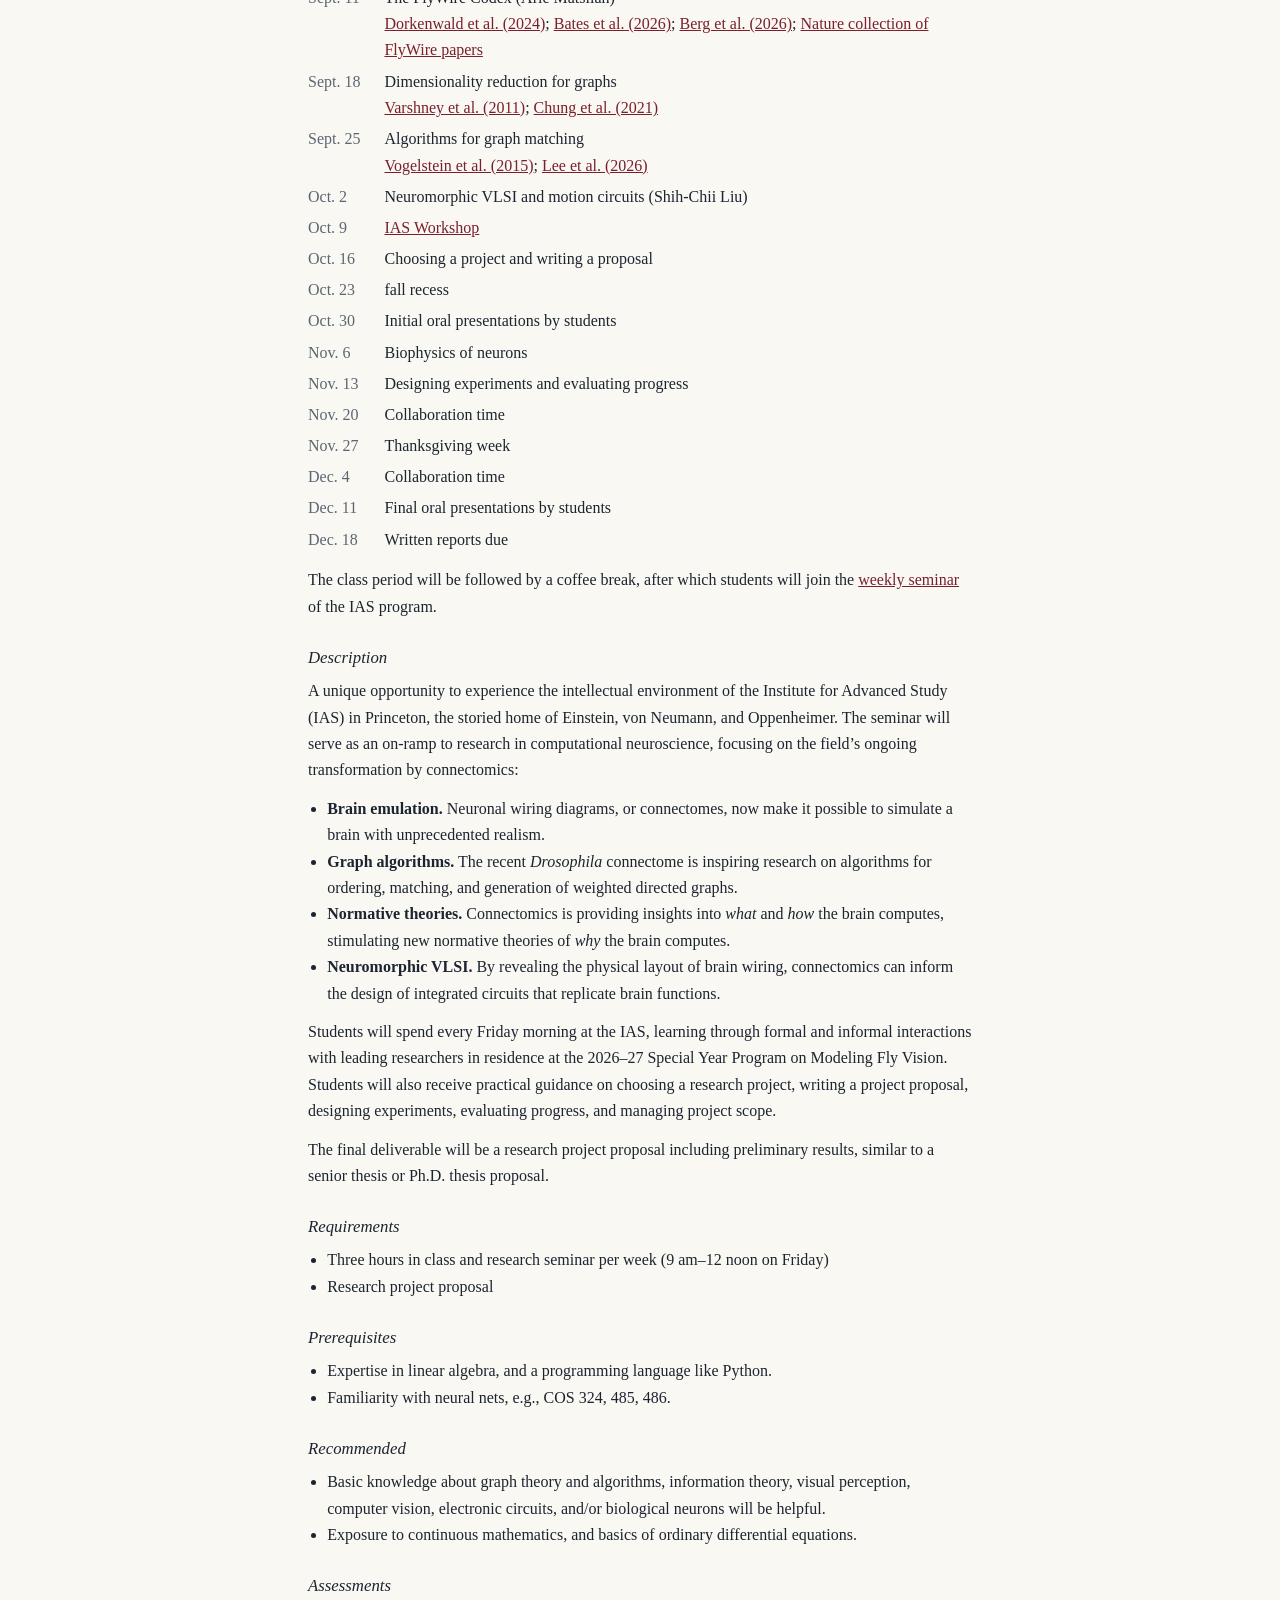
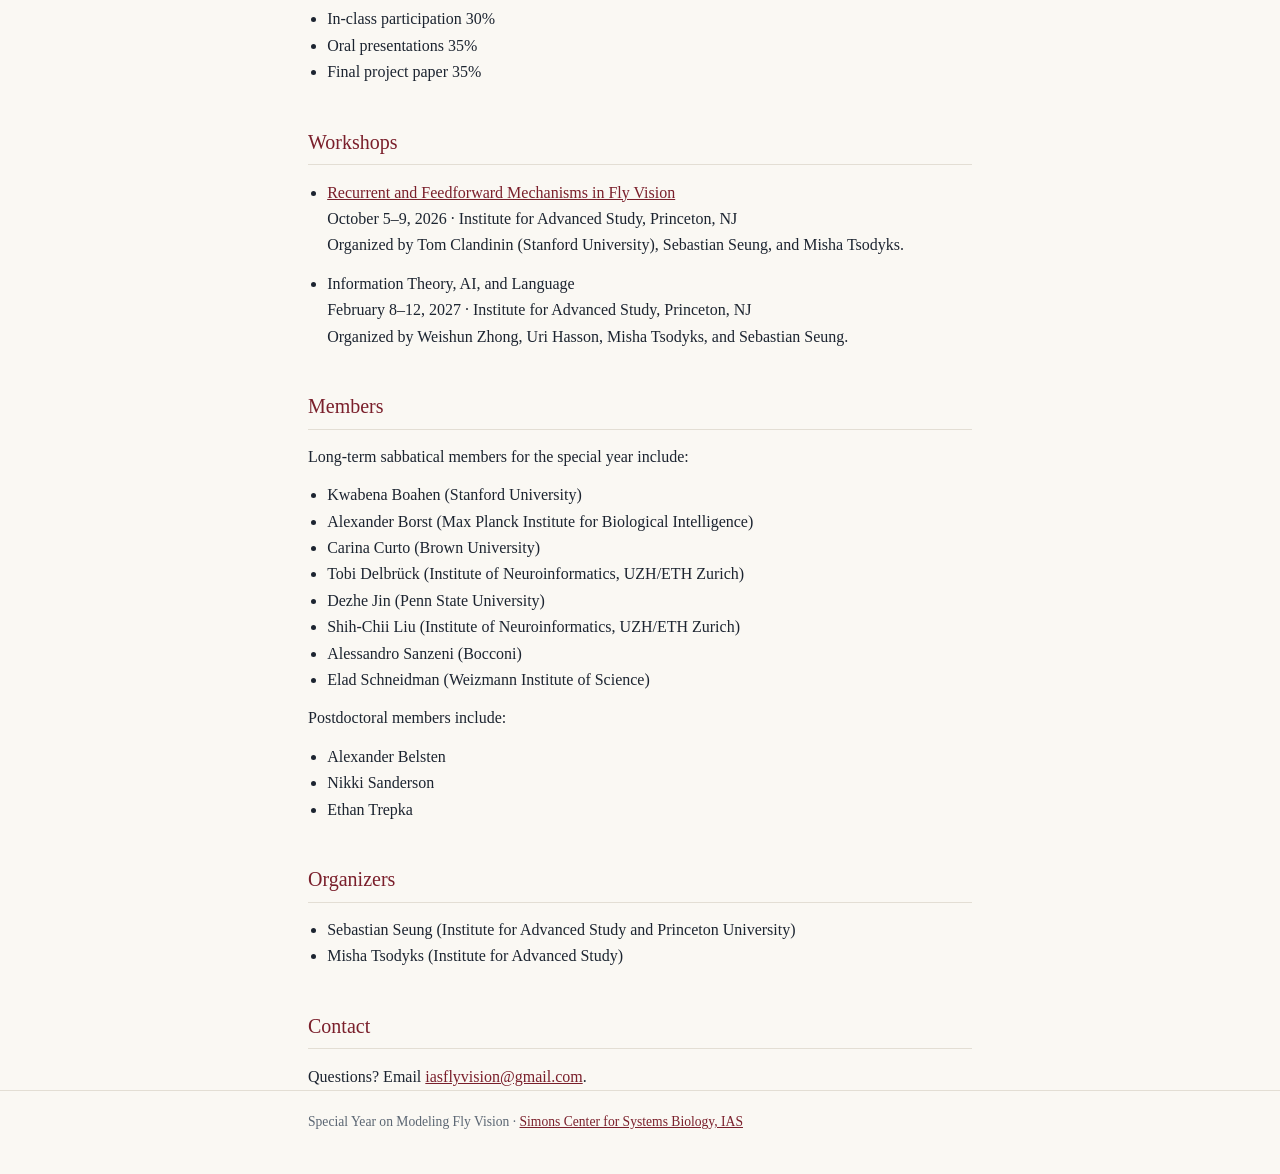
==== commit a4d873e0: "Update venue name to Bloomberg Hall 101 (Lecture Hall)" ====
--- a/index.html
+++ b/index.html
@@ -67,14 +67,14 @@
           al. (2024)</a>;
           <a href="assets/Ros,Omoto,%20and%20Dickinson.%202024.pdf">Ros,
           Omoto, and Dickinson (2024)</a><br>
-          <span class="venue">Bloomberg Hall, Lecture Hall</span></td>
+          <span class="venue">Bloomberg Hall 101 (Lecture Hall)</span></td>
           <td>Michael Dickinson (Caltech)</td></tr>
         <tr><td>Oct. 9</td><td><a href="#workshops">IAS Workshop</a></td><td></td></tr>
         <tr><td>Oct. 16</td><td>Silicon retinas 1</td>
           <td>Tobi Delbr&uuml;ck (INI-UZH)</td></tr>
         <tr><td>Oct. 23</td><td>fall recess</td><td></td></tr>
         <tr><td>Oct. 30</td><td>Motion detection 1<br>
-          <span class="venue">Bloomberg Hall, Lecture Hall</span></td>
+          <span class="venue">Bloomberg Hall 101 (Lecture Hall)</span></td>
           <td>Axel Borst (MPI for Biol. Intel.)</td></tr>
         <tr><td>Nov. 6</td><td>Motion detection 2</td>
           <td>Axel Borst (MPI for Biol. Intel.)</td></tr>
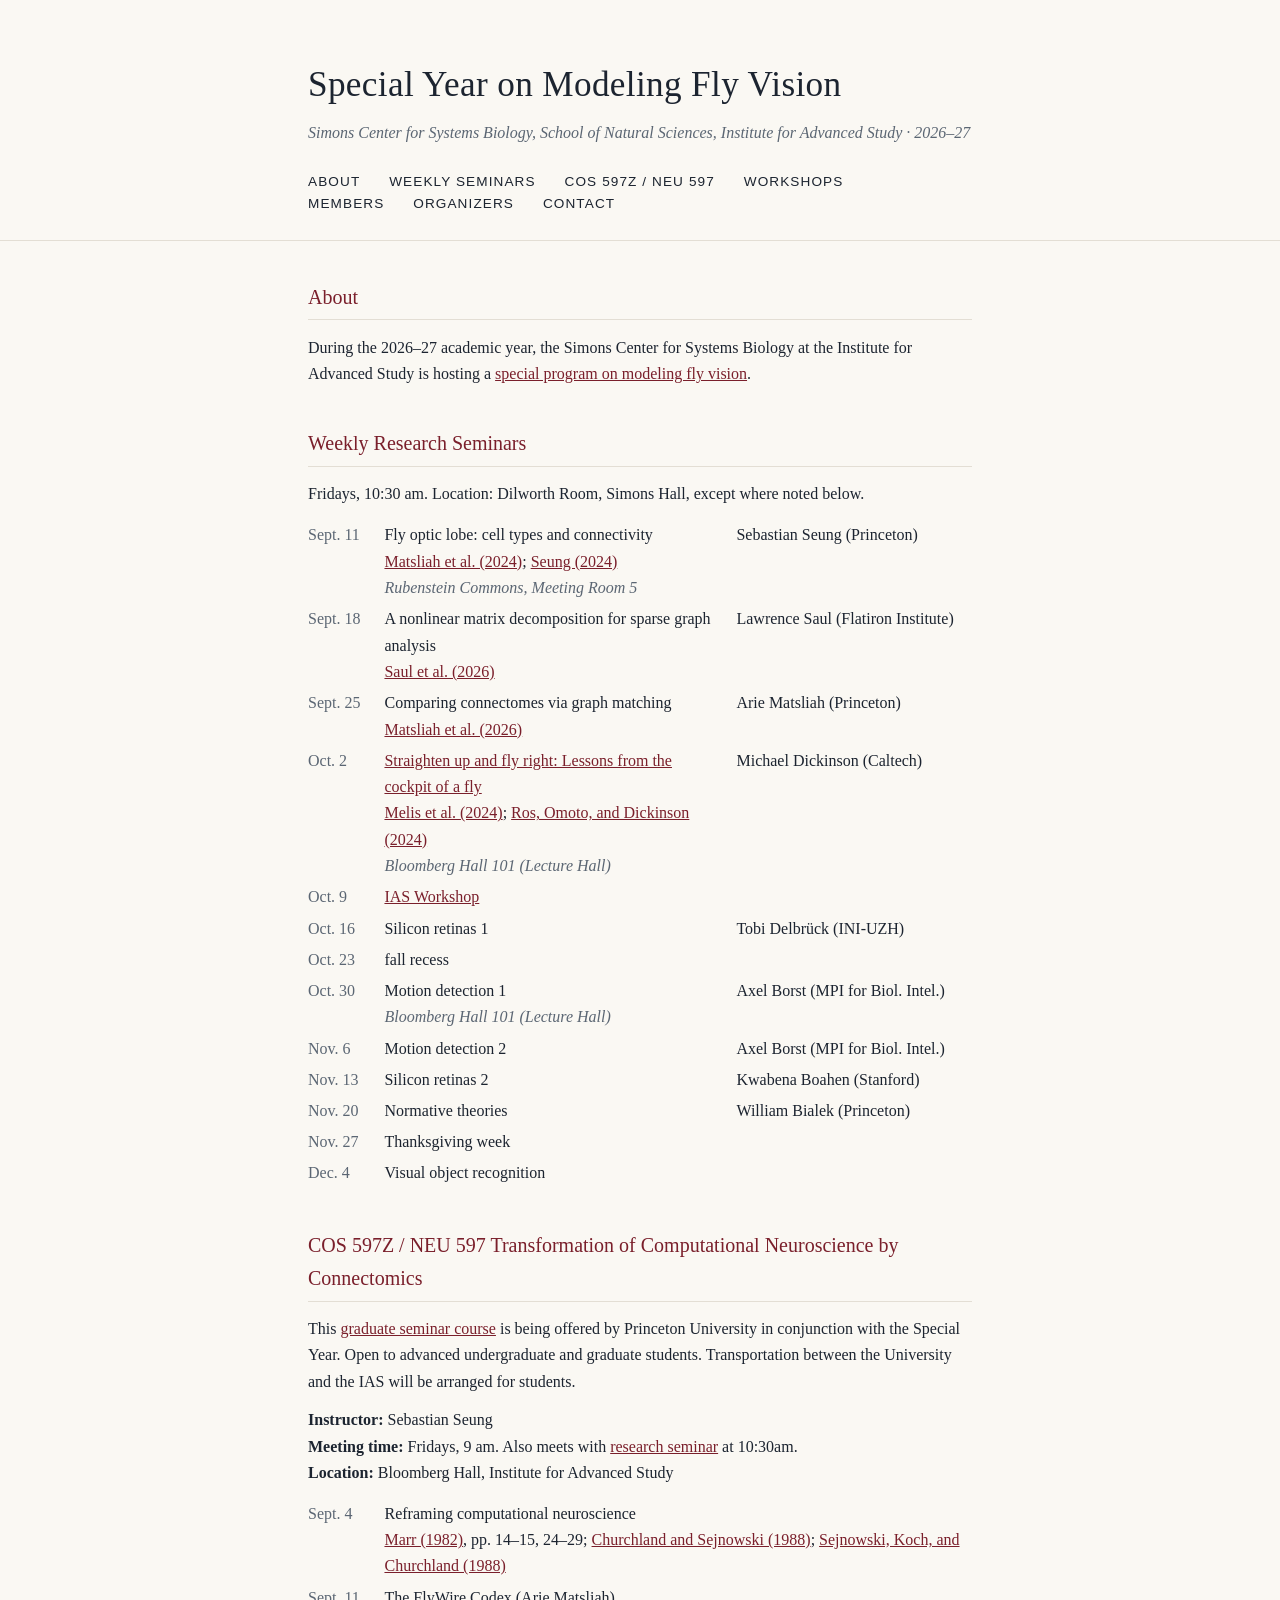
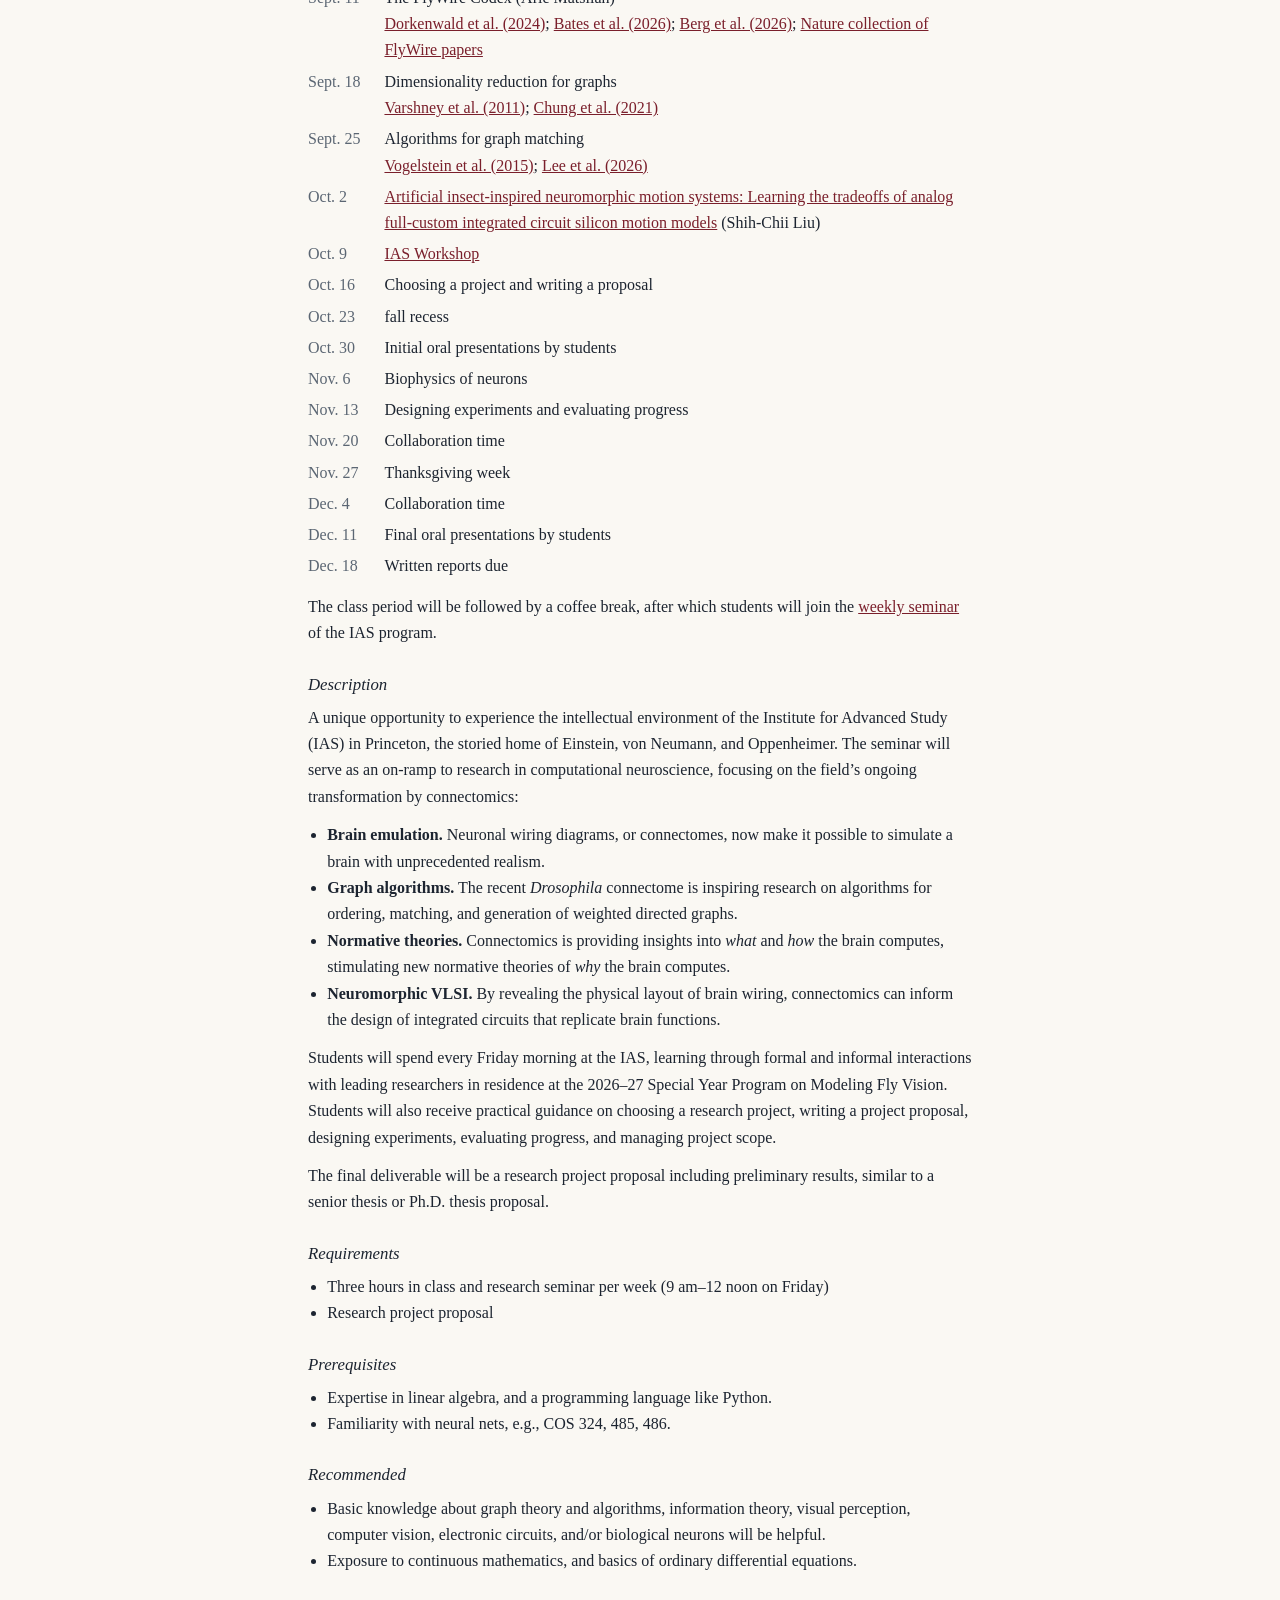
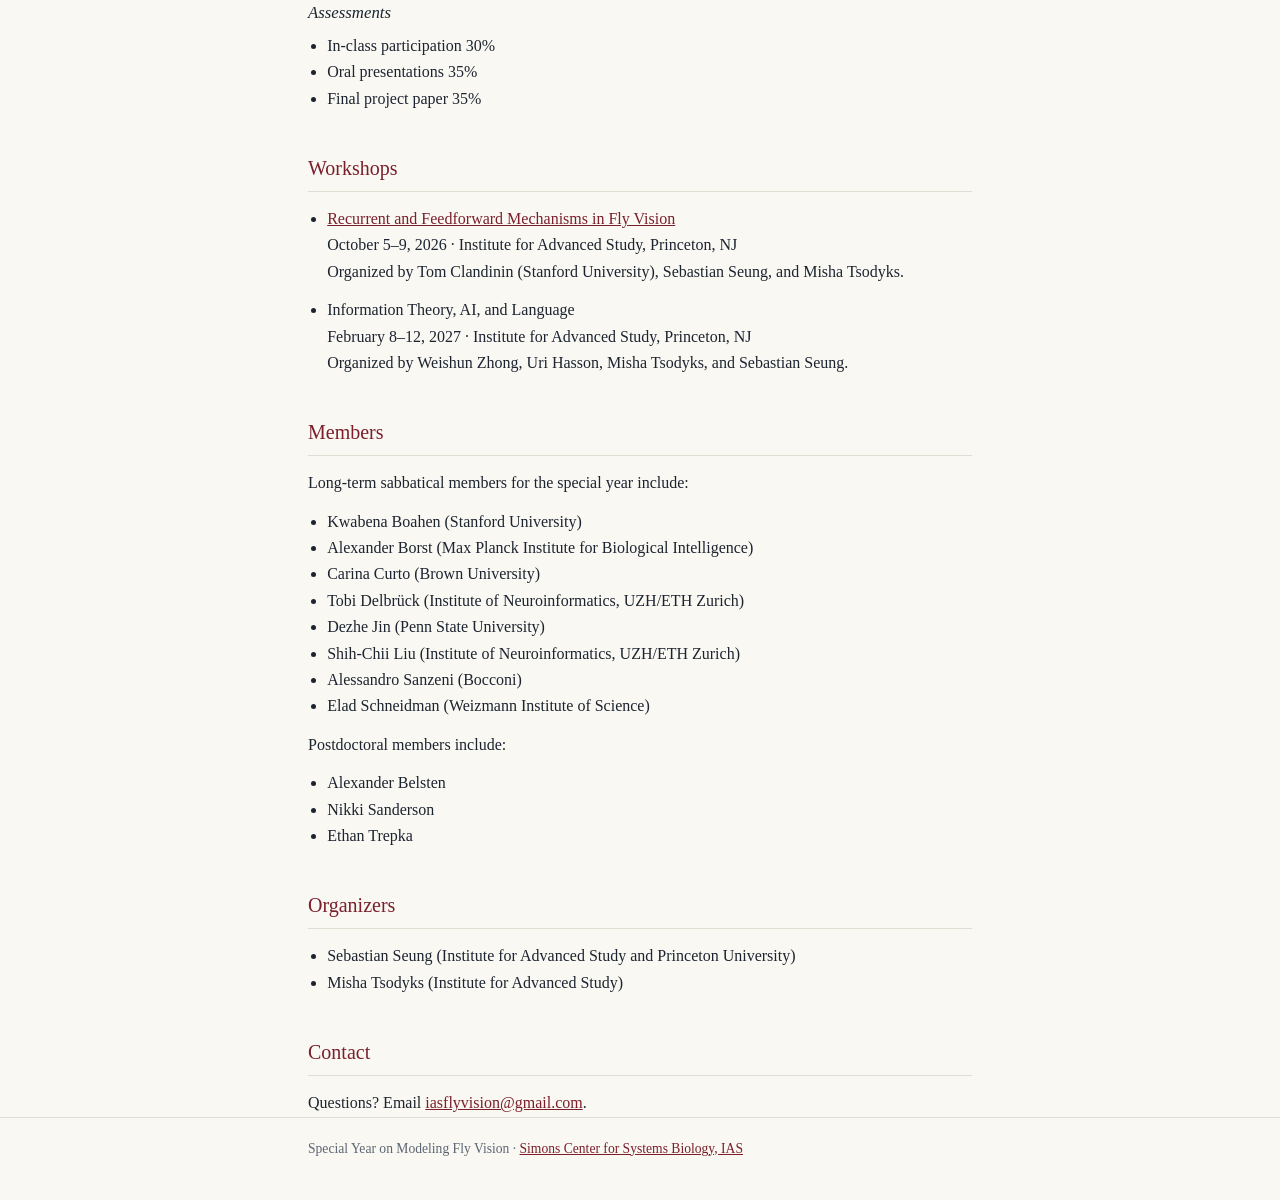
==== commit 11955c0d: "Add Liu talk title and abstract for Oct. 2 class" ====
--- a/index.html
+++ b/index.html
@@ -132,7 +132,10 @@
           et al. (2015)</a>;
           <a href="https://openreview.net/forum?id=8MjCOMyaDf">Lee et
           al. (2026)</a></td></tr>
-        <tr><td>Oct. 2</td><td>Neuromorphic VLSI and motion circuits (Shih-Chii Liu)</td></tr>
+        <tr><td>Oct. 2</td><td><a href="abstracts/liu.html">Artificial
+          insect-inspired neuromorphic motion systems: Learning the tradeoffs
+          of analog full-custom integrated circuit silicon motion models</a>
+          (Shih-Chii Liu)</td></tr>
         <tr><td>Oct. 9</td><td><a href="#workshops">IAS Workshop</a></td></tr>
         <tr><td>Oct. 16</td><td>Choosing a project and writing a proposal</td></tr>
         <tr><td>Oct. 23</td><td>fall recess</td></tr>
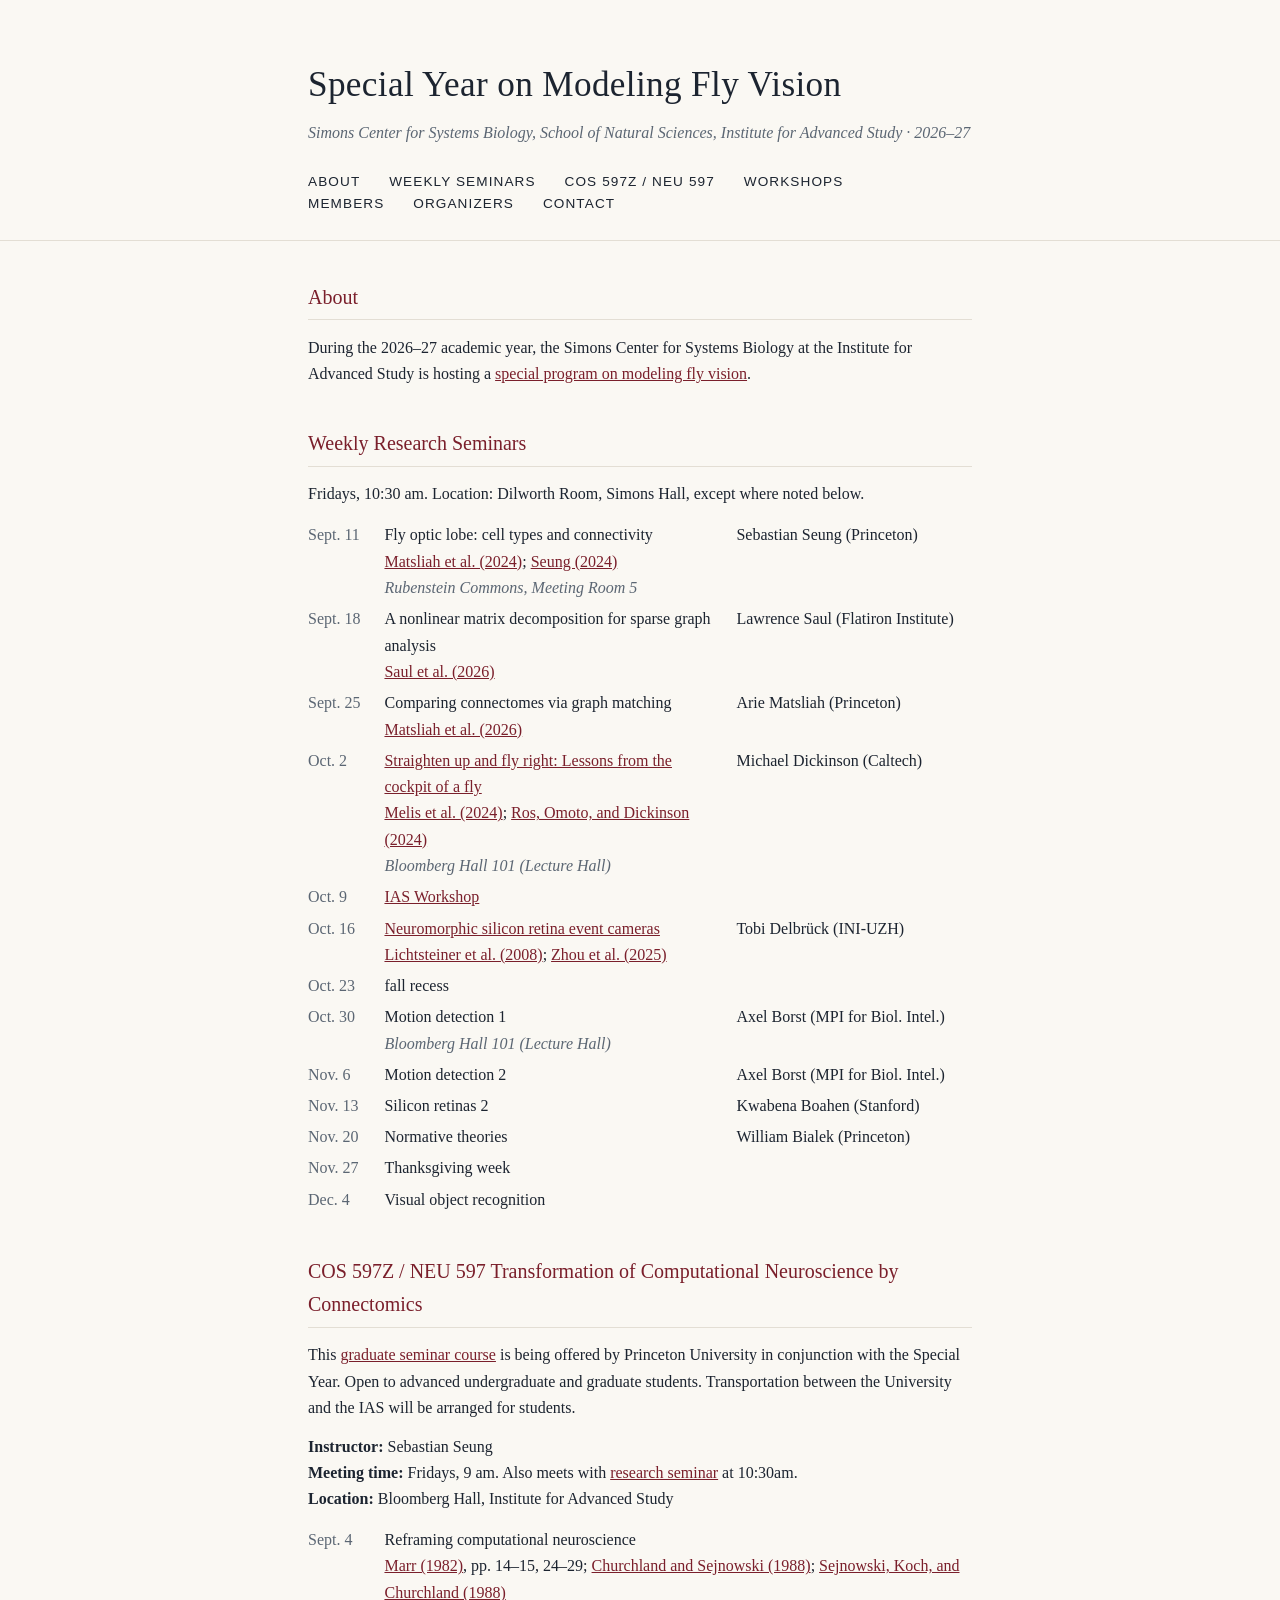
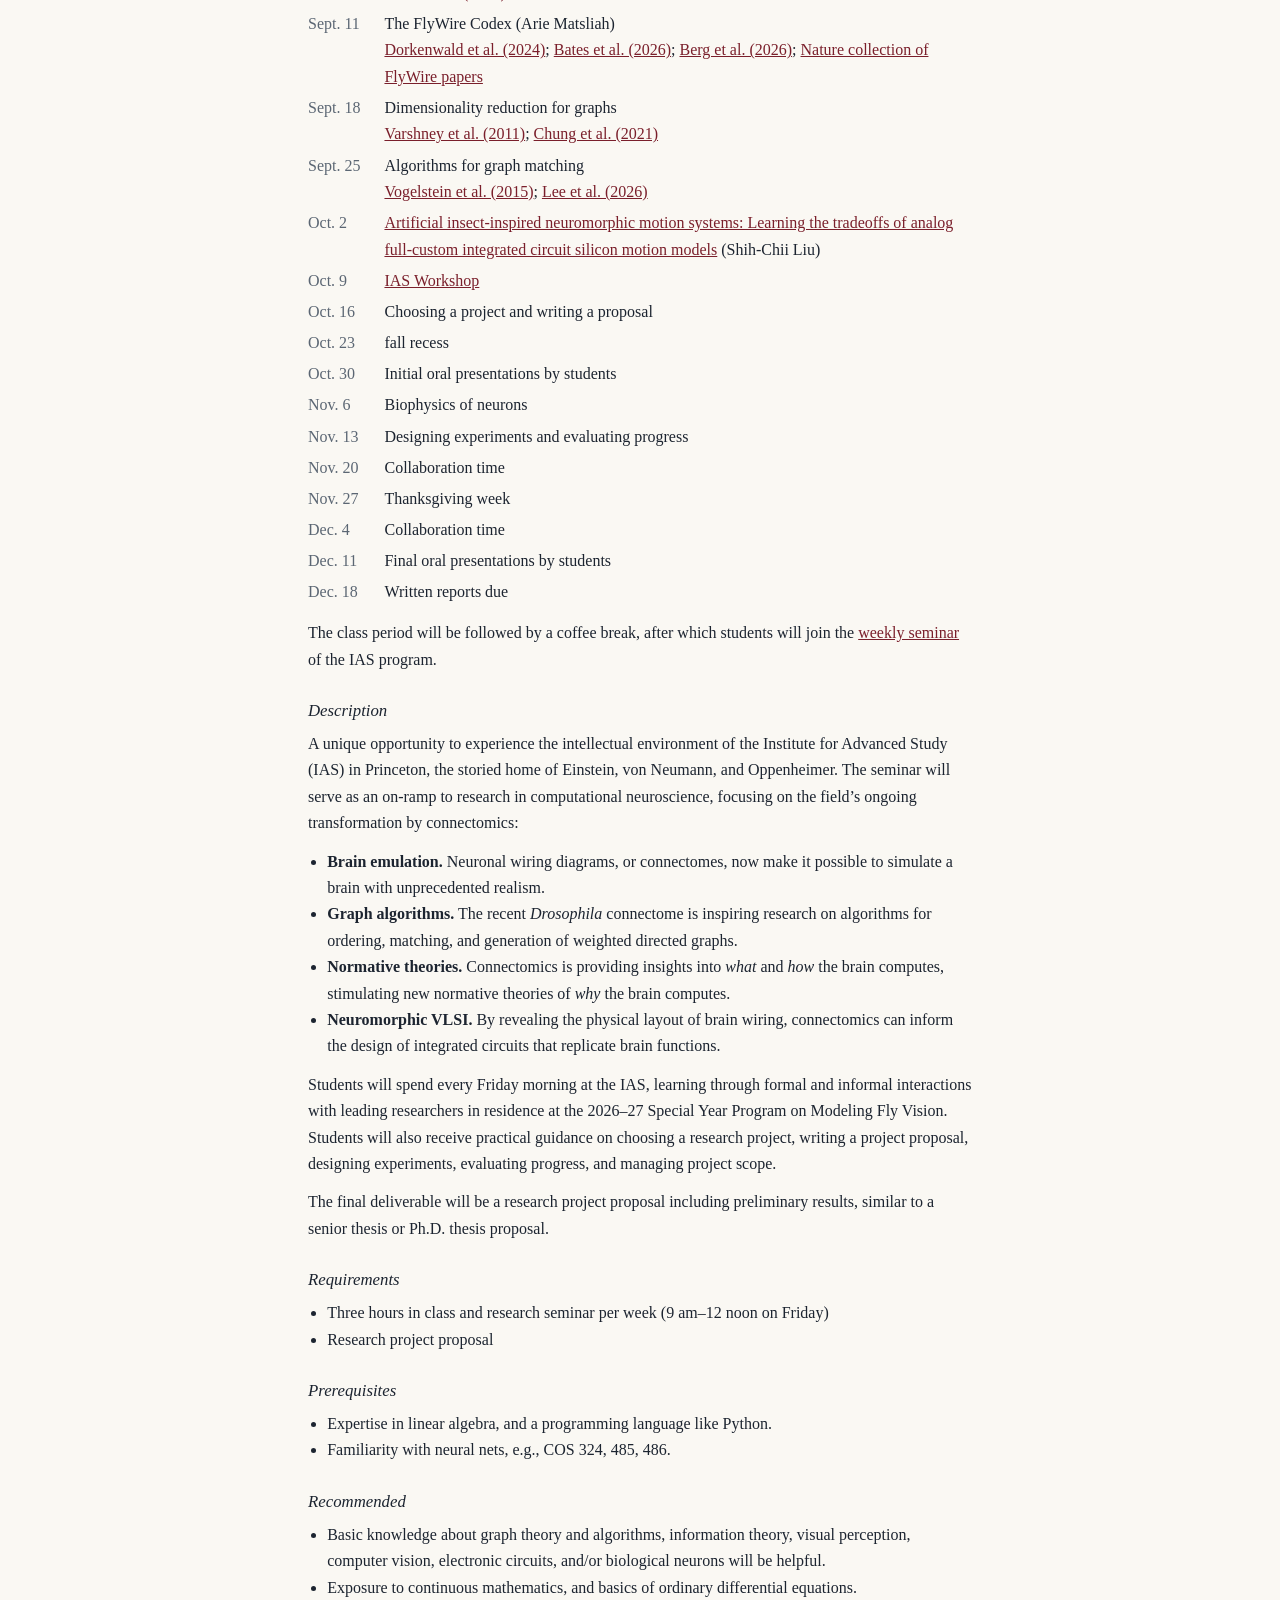
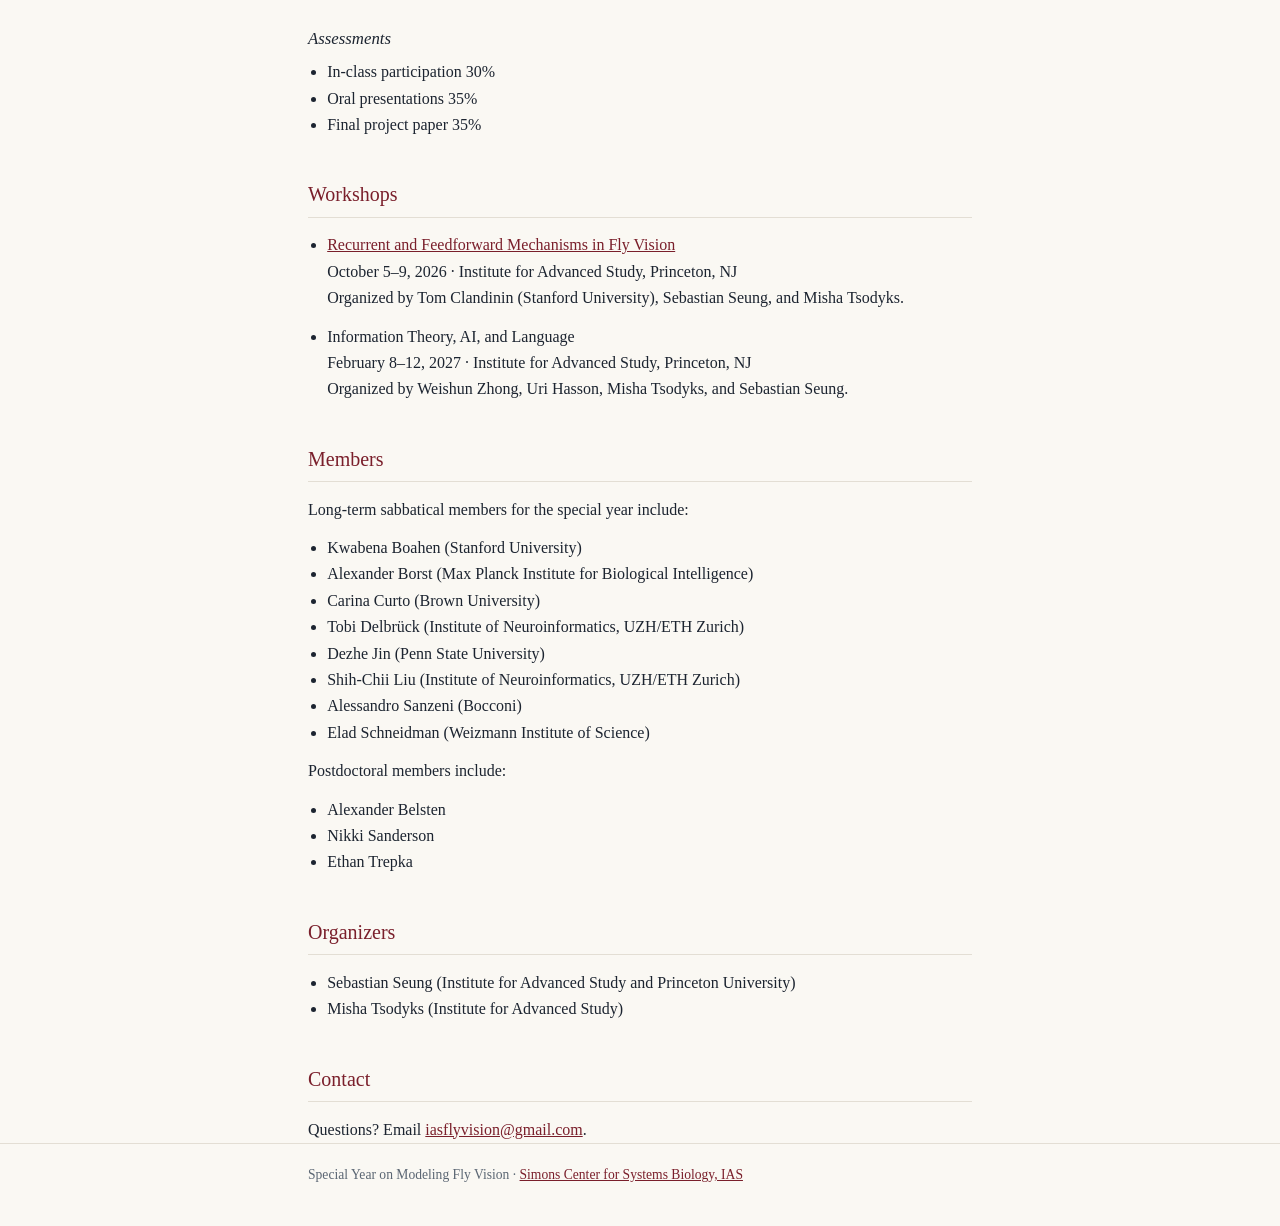
==== commit 0f61c38d: "Add Delbruck talk title, abstract, and links for Oct. 16 seminar" ====
--- a/index.html
+++ b/index.html
@@ -70,7 +70,12 @@
           <span class="venue">Bloomberg Hall 101 (Lecture Hall)</span></td>
           <td>Michael Dickinson (Caltech)</td></tr>
         <tr><td>Oct. 9</td><td><a href="#workshops">IAS Workshop</a></td><td></td></tr>
-        <tr><td>Oct. 16</td><td>Silicon retinas 1</td>
+        <tr><td>Oct. 16</td><td><a href="abstracts/delbruck.html">Neuromorphic
+          silicon retina event cameras</a><br>
+          <a href="https://doi.org/10.1109/JSSC.2007.914337">Lichtsteiner et
+          al. (2008)</a>;
+          <a href="https://doi.org/10.1038/s41467-025-65387-7">Zhou et
+          al. (2025)</a></td>
           <td>Tobi Delbr&uuml;ck (INI-UZH)</td></tr>
         <tr><td>Oct. 23</td><td>fall recess</td><td></td></tr>
         <tr><td>Oct. 30</td><td>Motion detection 1<br>
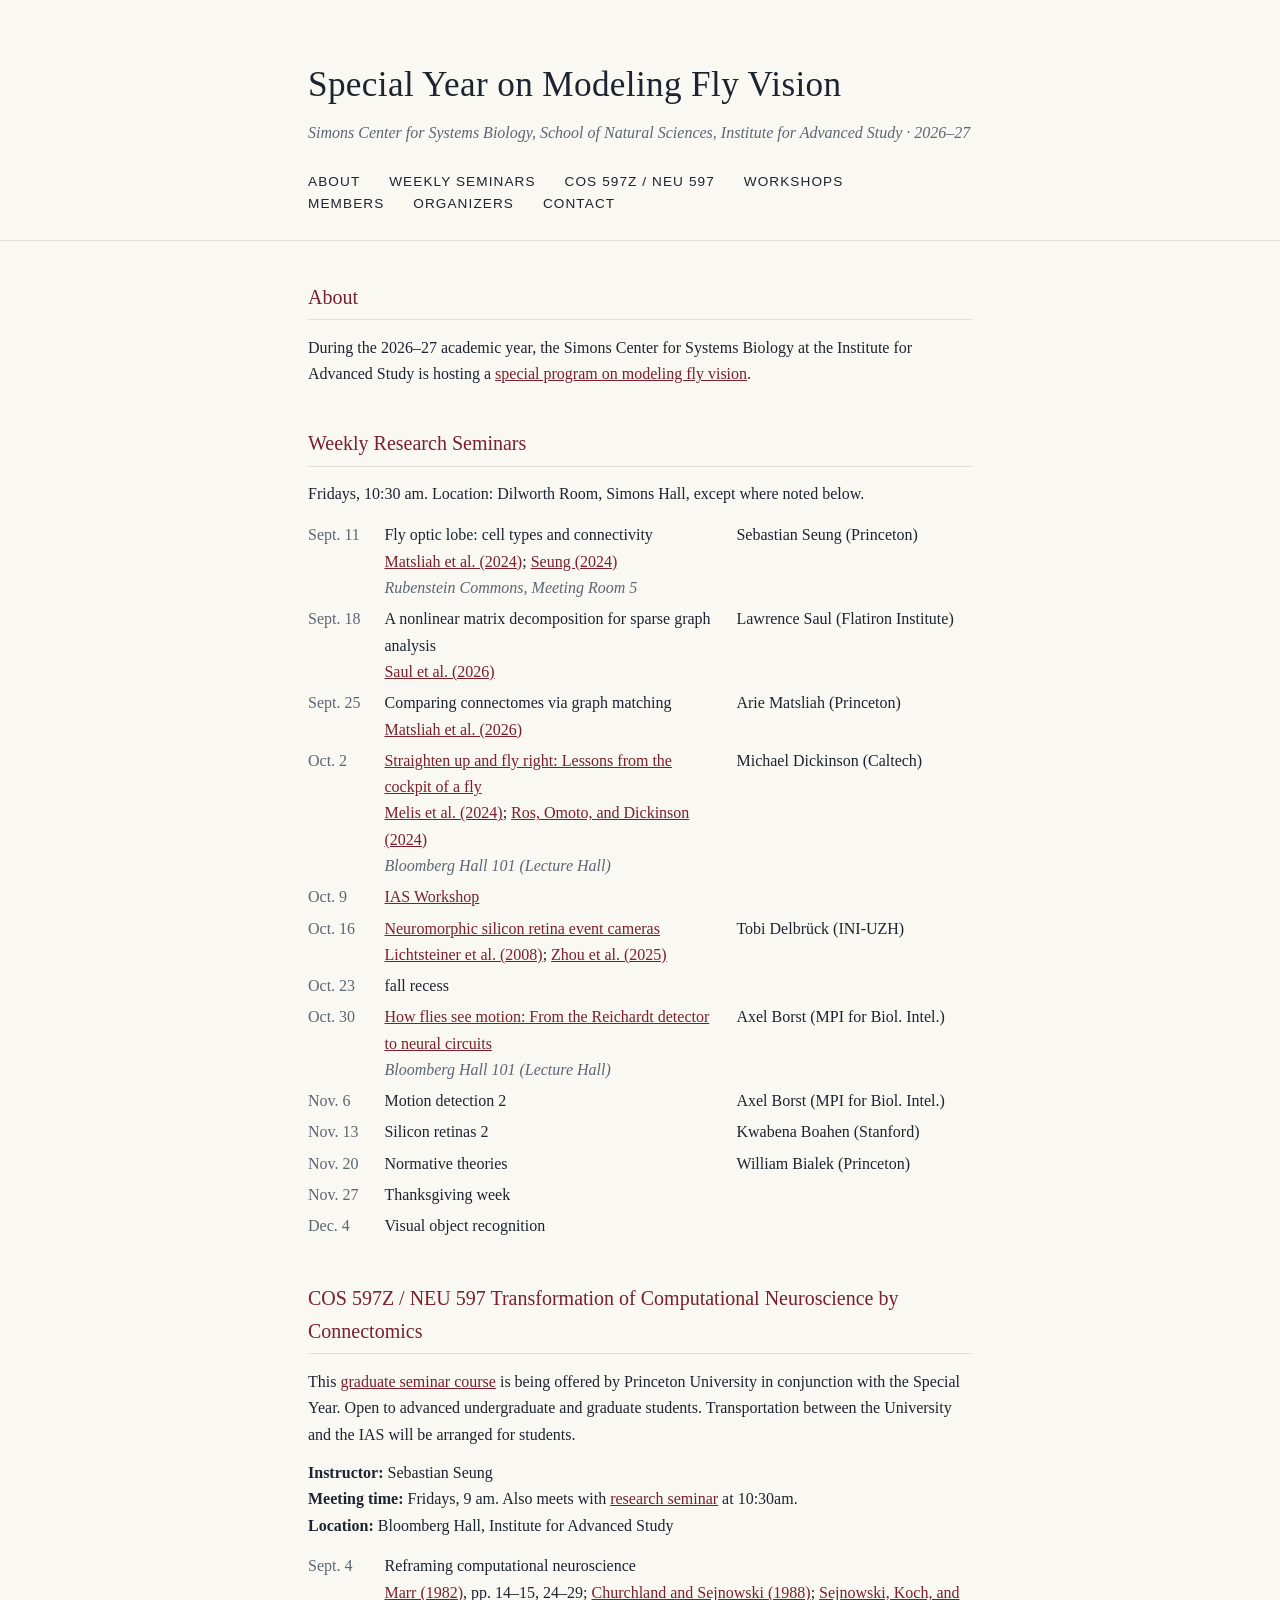
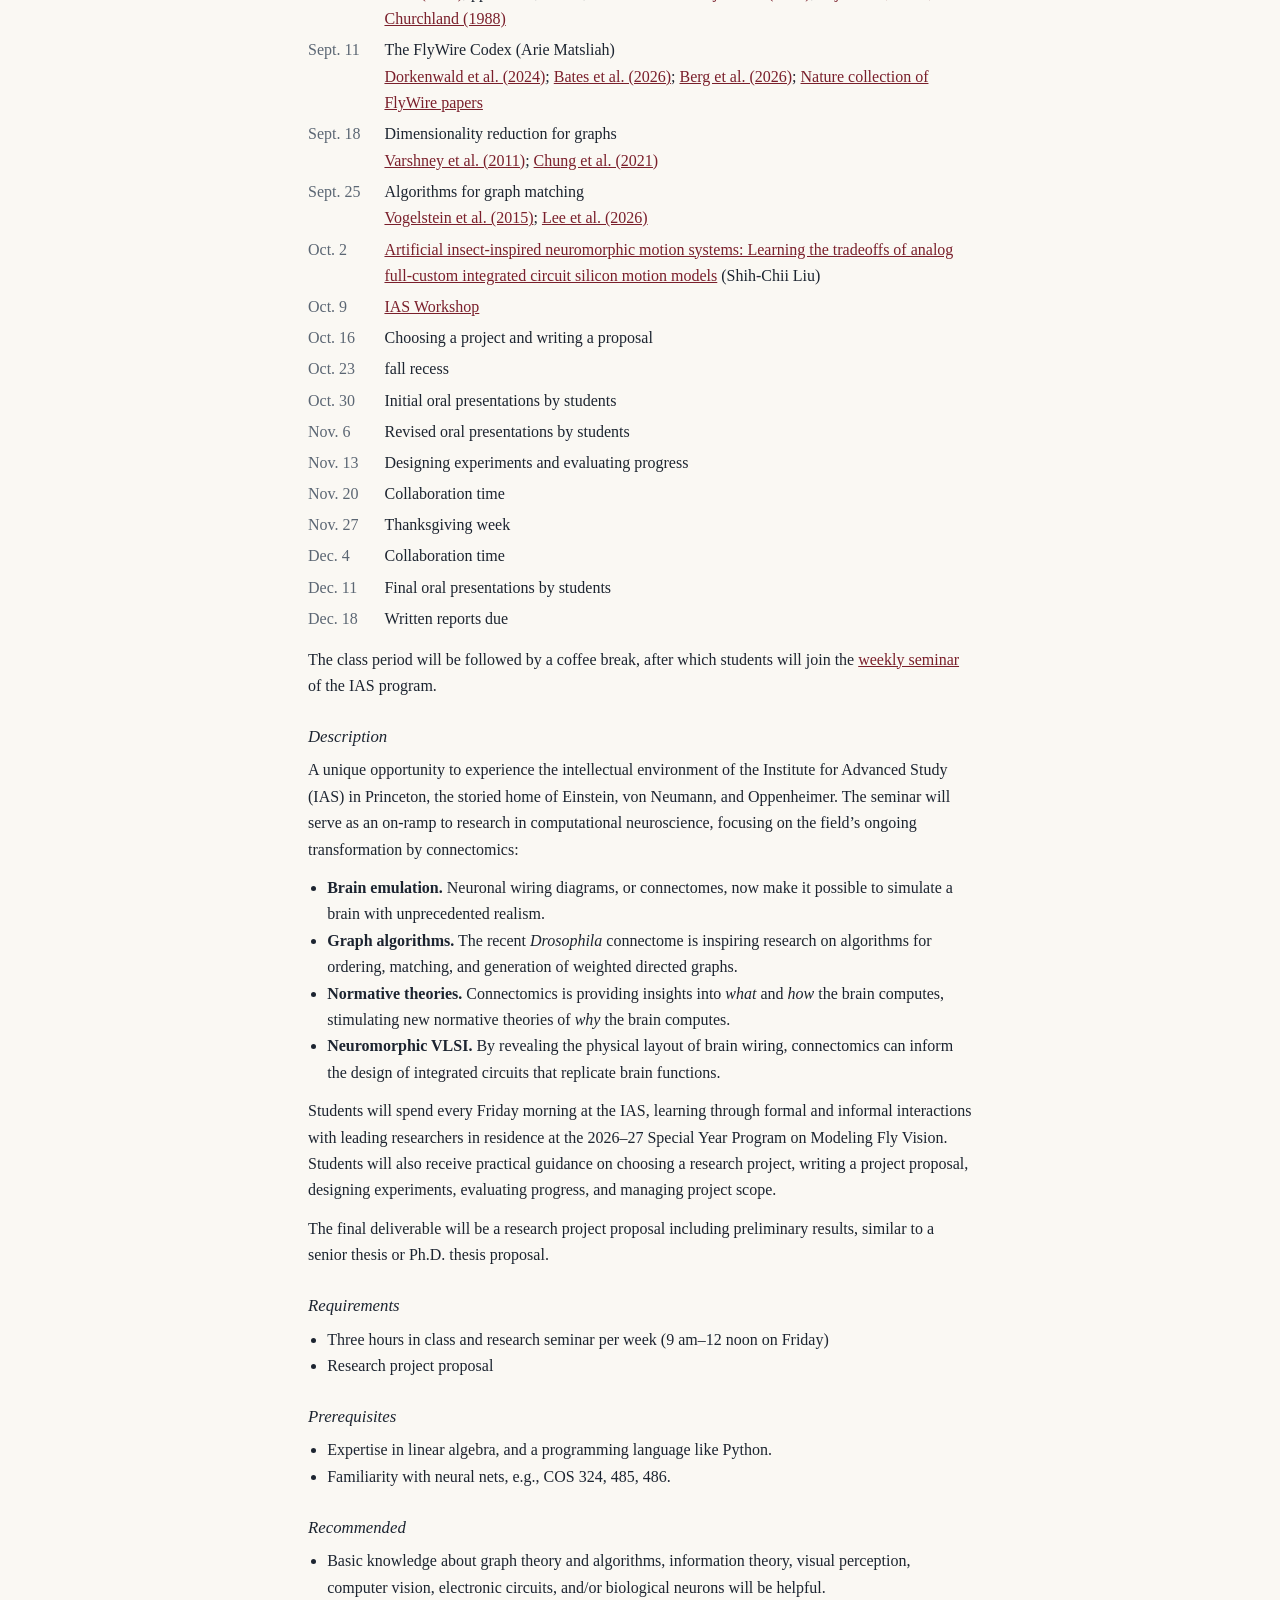
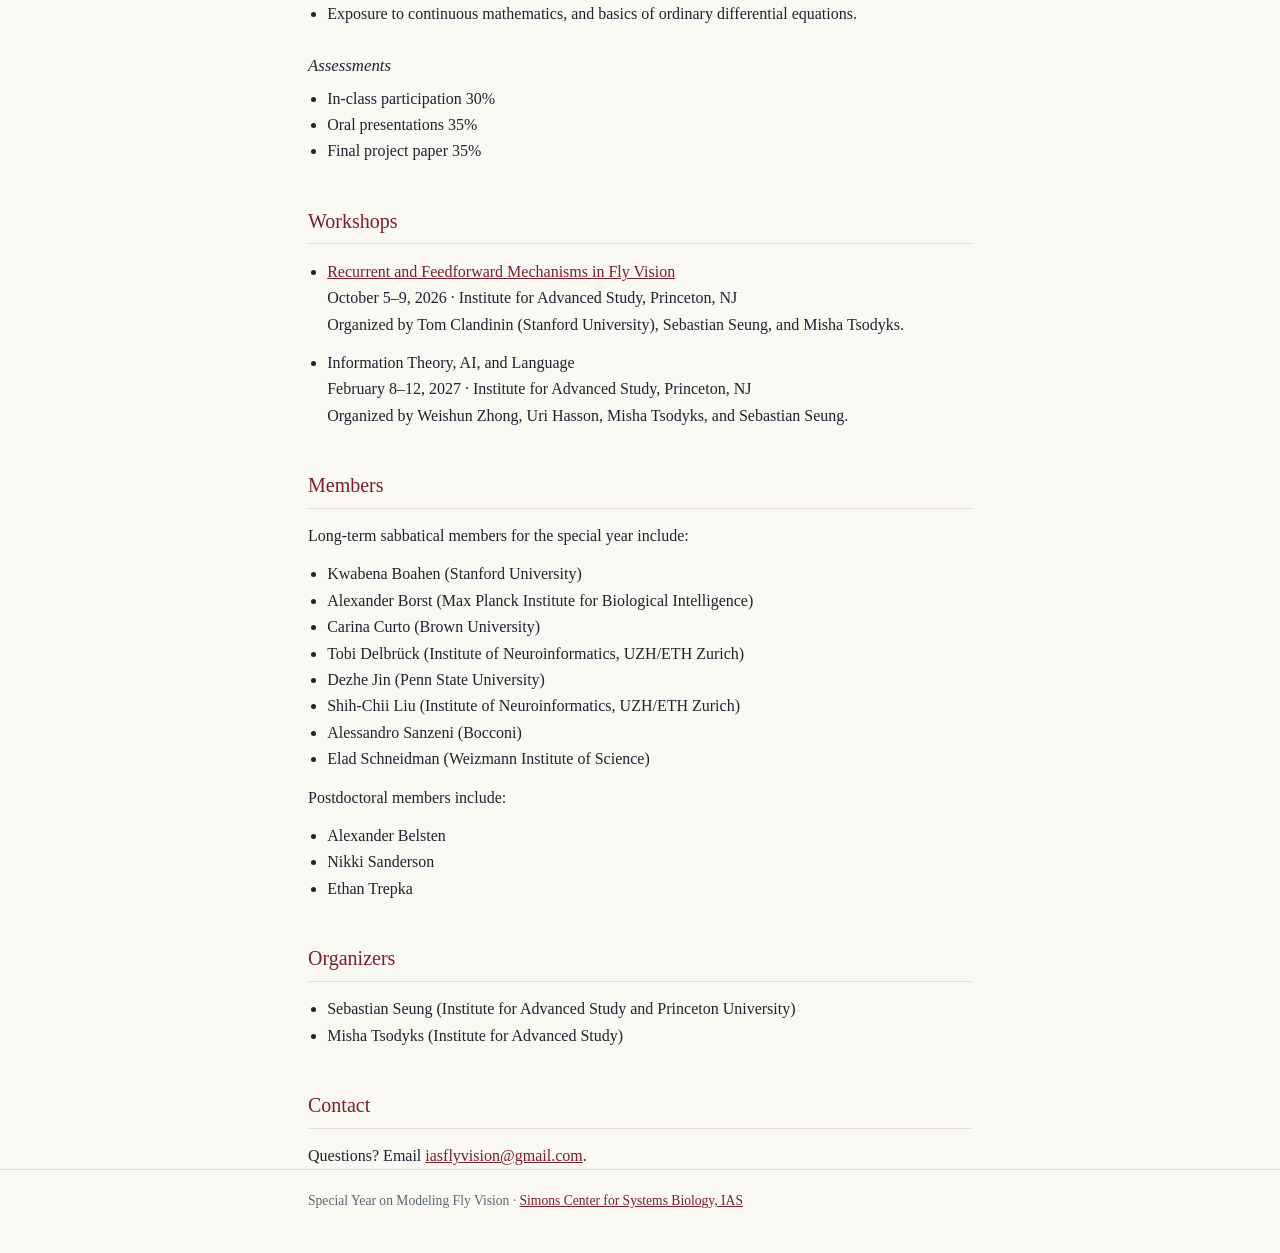
==== commit 69c7a422: "Add Borst talk title and abstract for Oct. 30 seminar; update Nov. 6 class entry" ====
--- a/index.html
+++ b/index.html
@@ -78,7 +78,8 @@
           al. (2025)</a></td>
           <td>Tobi Delbr&uuml;ck (INI-UZH)</td></tr>
         <tr><td>Oct. 23</td><td>fall recess</td><td></td></tr>
-        <tr><td>Oct. 30</td><td>Motion detection 1<br>
+        <tr><td>Oct. 30</td><td><a href="abstracts/borst.html">How flies see
+          motion: From the Reichardt detector to neural circuits</a><br>
           <span class="venue">Bloomberg Hall 101 (Lecture Hall)</span></td>
           <td>Axel Borst (MPI for Biol. Intel.)</td></tr>
         <tr><td>Nov. 6</td><td>Motion detection 2</td>
@@ -145,7 +146,7 @@
         <tr><td>Oct. 16</td><td>Choosing a project and writing a proposal</td></tr>
         <tr><td>Oct. 23</td><td>fall recess</td></tr>
         <tr><td>Oct. 30</td><td>Initial oral presentations by students</td></tr>
-        <tr><td>Nov. 6</td><td>Biophysics of neurons</td></tr>
+        <tr><td>Nov. 6</td><td>Revised oral presentations by students</td></tr>
         <tr><td>Nov. 13</td><td>Designing experiments and evaluating progress</td></tr>
         <tr><td>Nov. 20</td><td>Collaboration time</td></tr>
         <tr><td>Nov. 27</td><td>Thanksgiving week</td></tr>
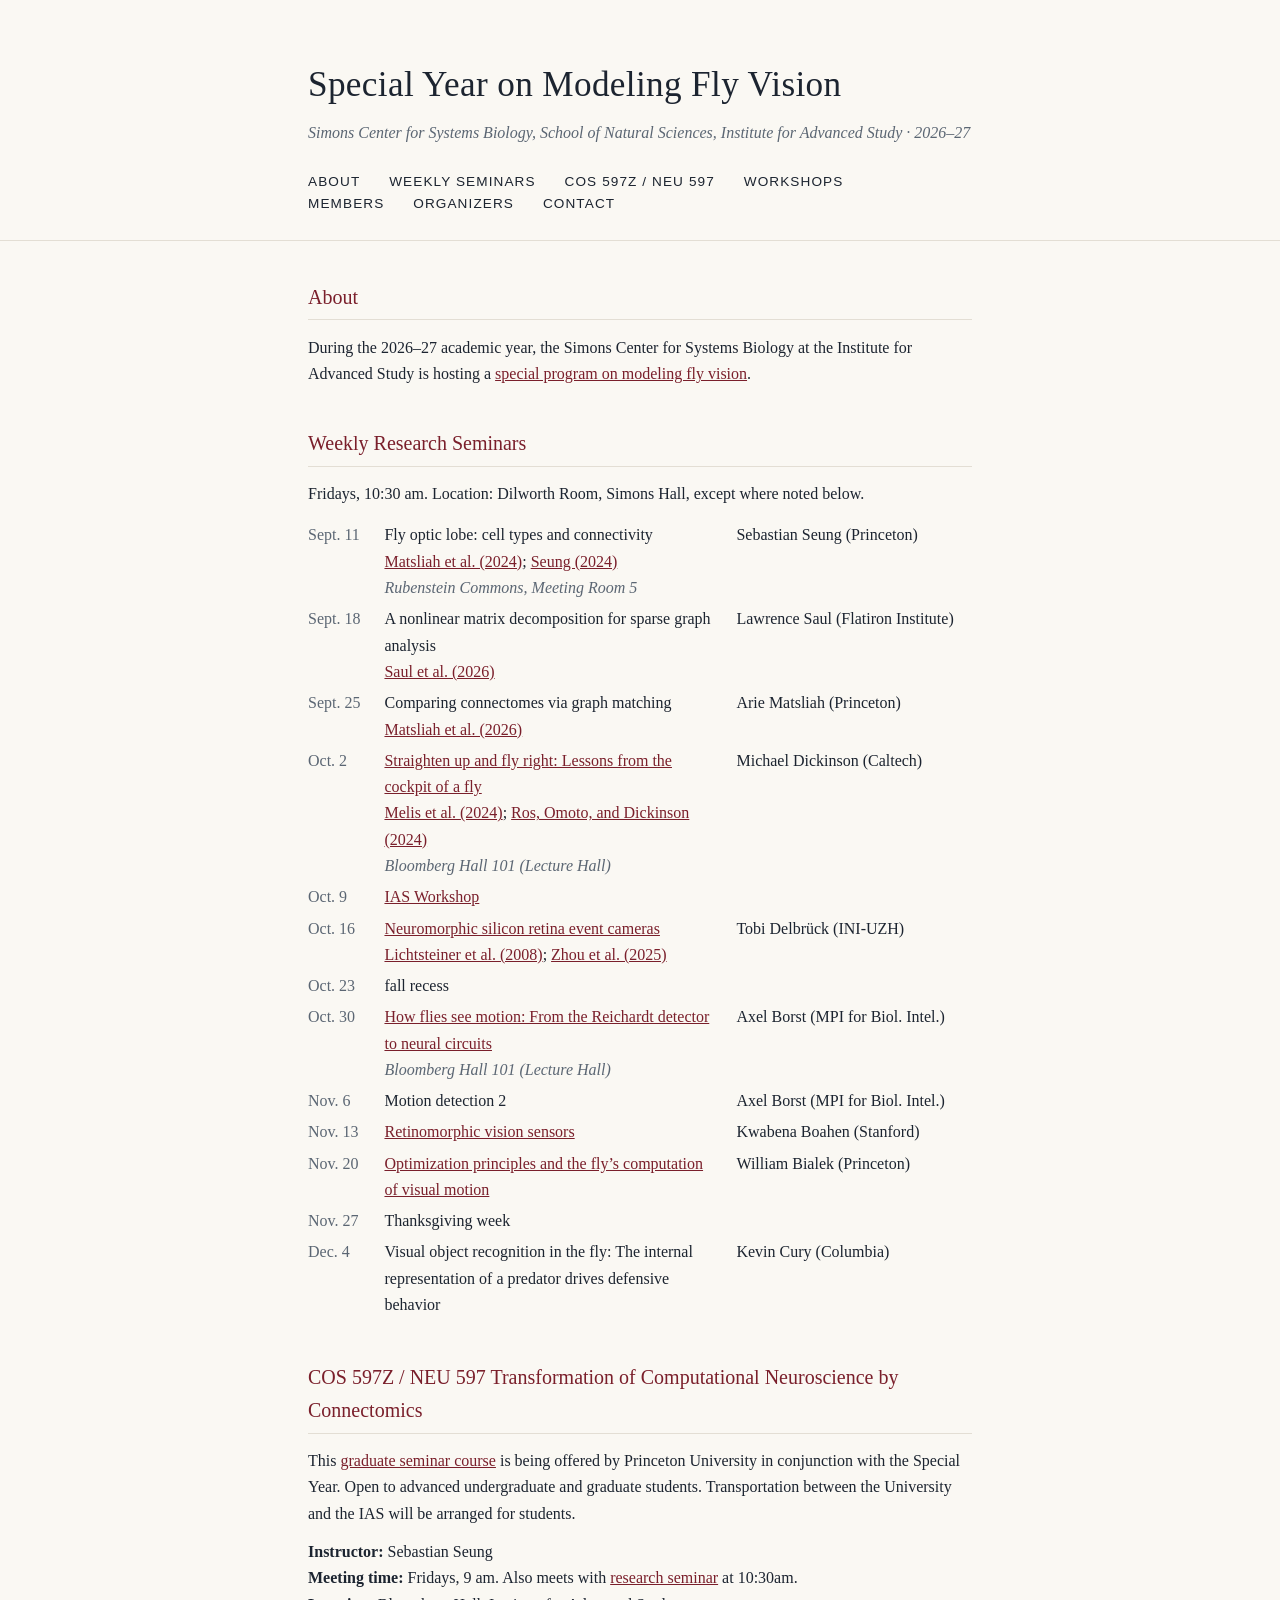
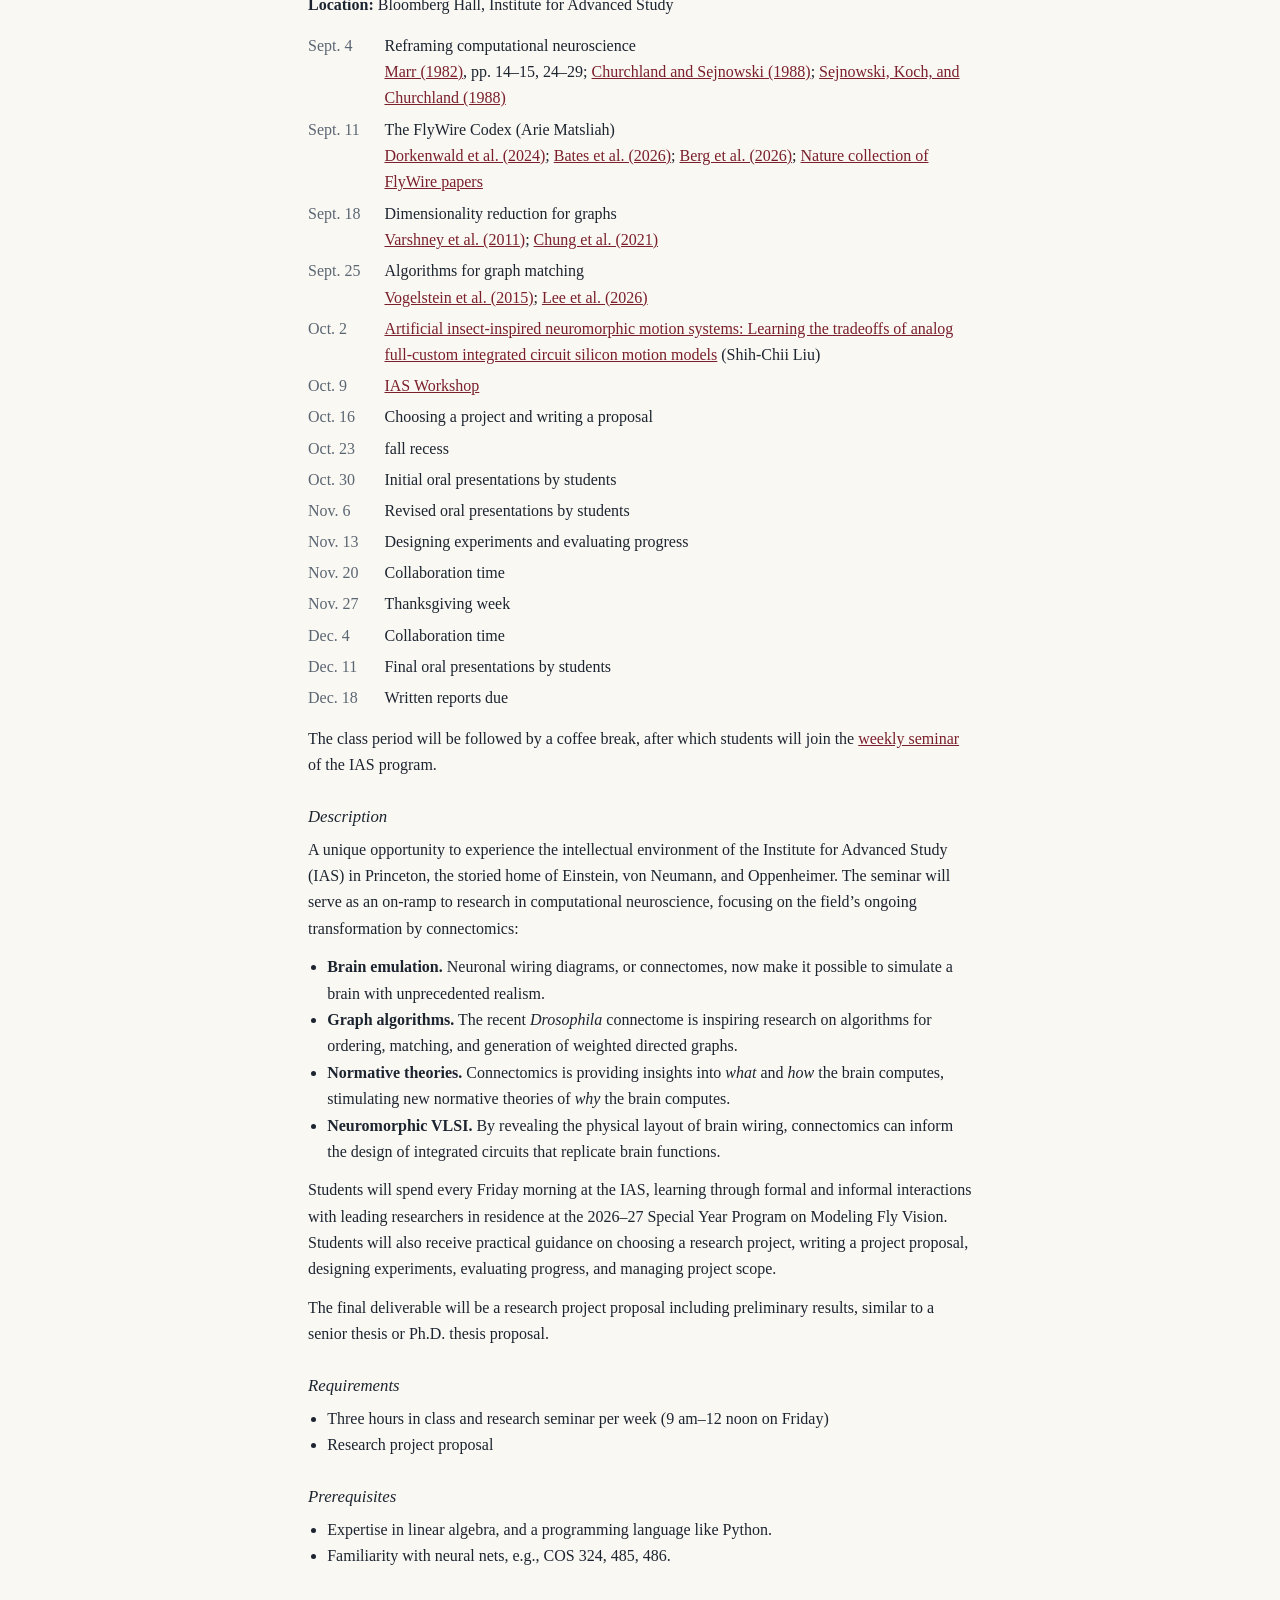
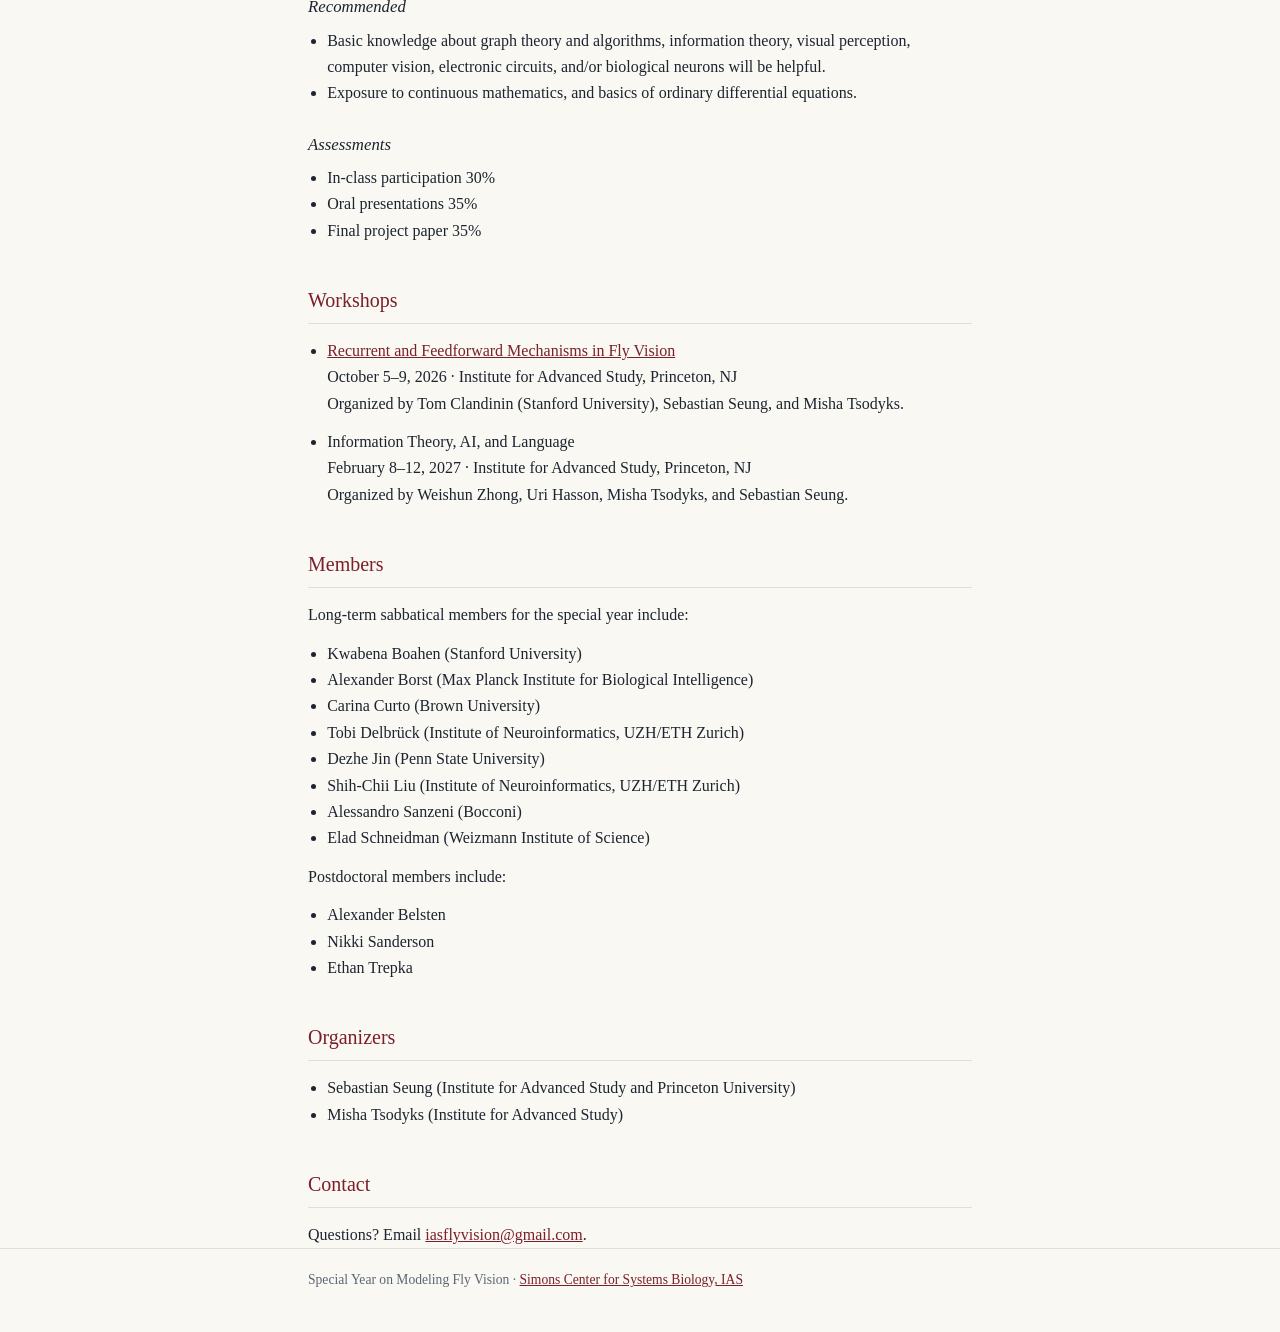
==== commit 59582545: "Add Boahen and Bialek talk titles and abstracts; add Cury Dec. 4 seminar" ====
--- a/index.html
+++ b/index.html
@@ -84,12 +84,16 @@
           <td>Axel Borst (MPI for Biol. Intel.)</td></tr>
         <tr><td>Nov. 6</td><td>Motion detection 2</td>
           <td>Axel Borst (MPI for Biol. Intel.)</td></tr>
-        <tr><td>Nov. 13</td><td>Silicon retinas 2</td>
+        <tr><td>Nov. 13</td><td><a href="abstracts/boahen.html">Retinomorphic
+          vision sensors</a></td>
           <td>Kwabena Boahen (Stanford)</td></tr>
-        <tr><td>Nov. 20</td><td>Normative theories</td>
+        <tr><td>Nov. 20</td><td><a href="abstracts/bialek.html">Optimization
+          principles and the fly&rsquo;s computation of visual motion</a></td>
           <td>William Bialek (Princeton)</td></tr>
         <tr><td>Nov. 27</td><td>Thanksgiving week</td><td></td></tr>
-        <tr><td>Dec. 4</td><td>Visual object recognition</td><td></td></tr>
+        <tr><td>Dec. 4</td><td>Visual object recognition in the fly: The
+          internal representation of a predator drives defensive behavior</td>
+          <td>Kevin Cury (Columbia)</td></tr>
       </table>
     </section>
 
